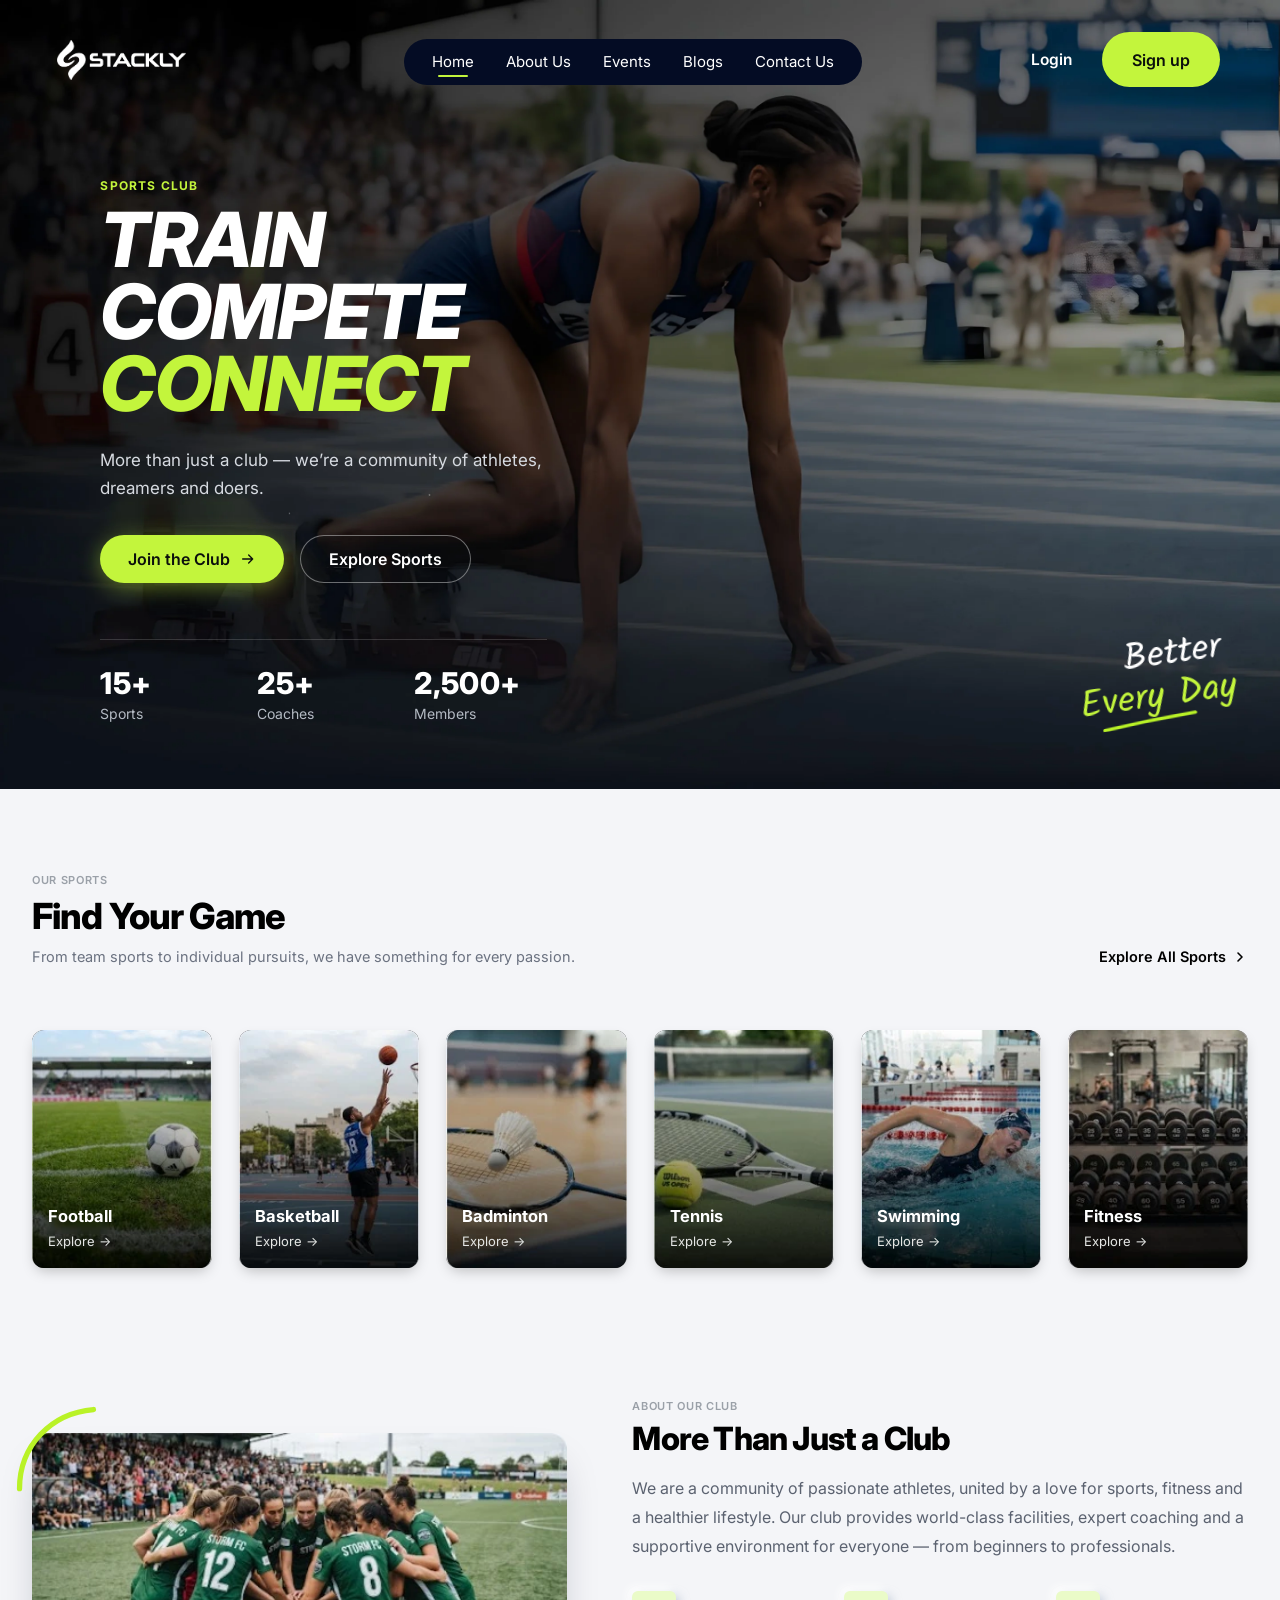
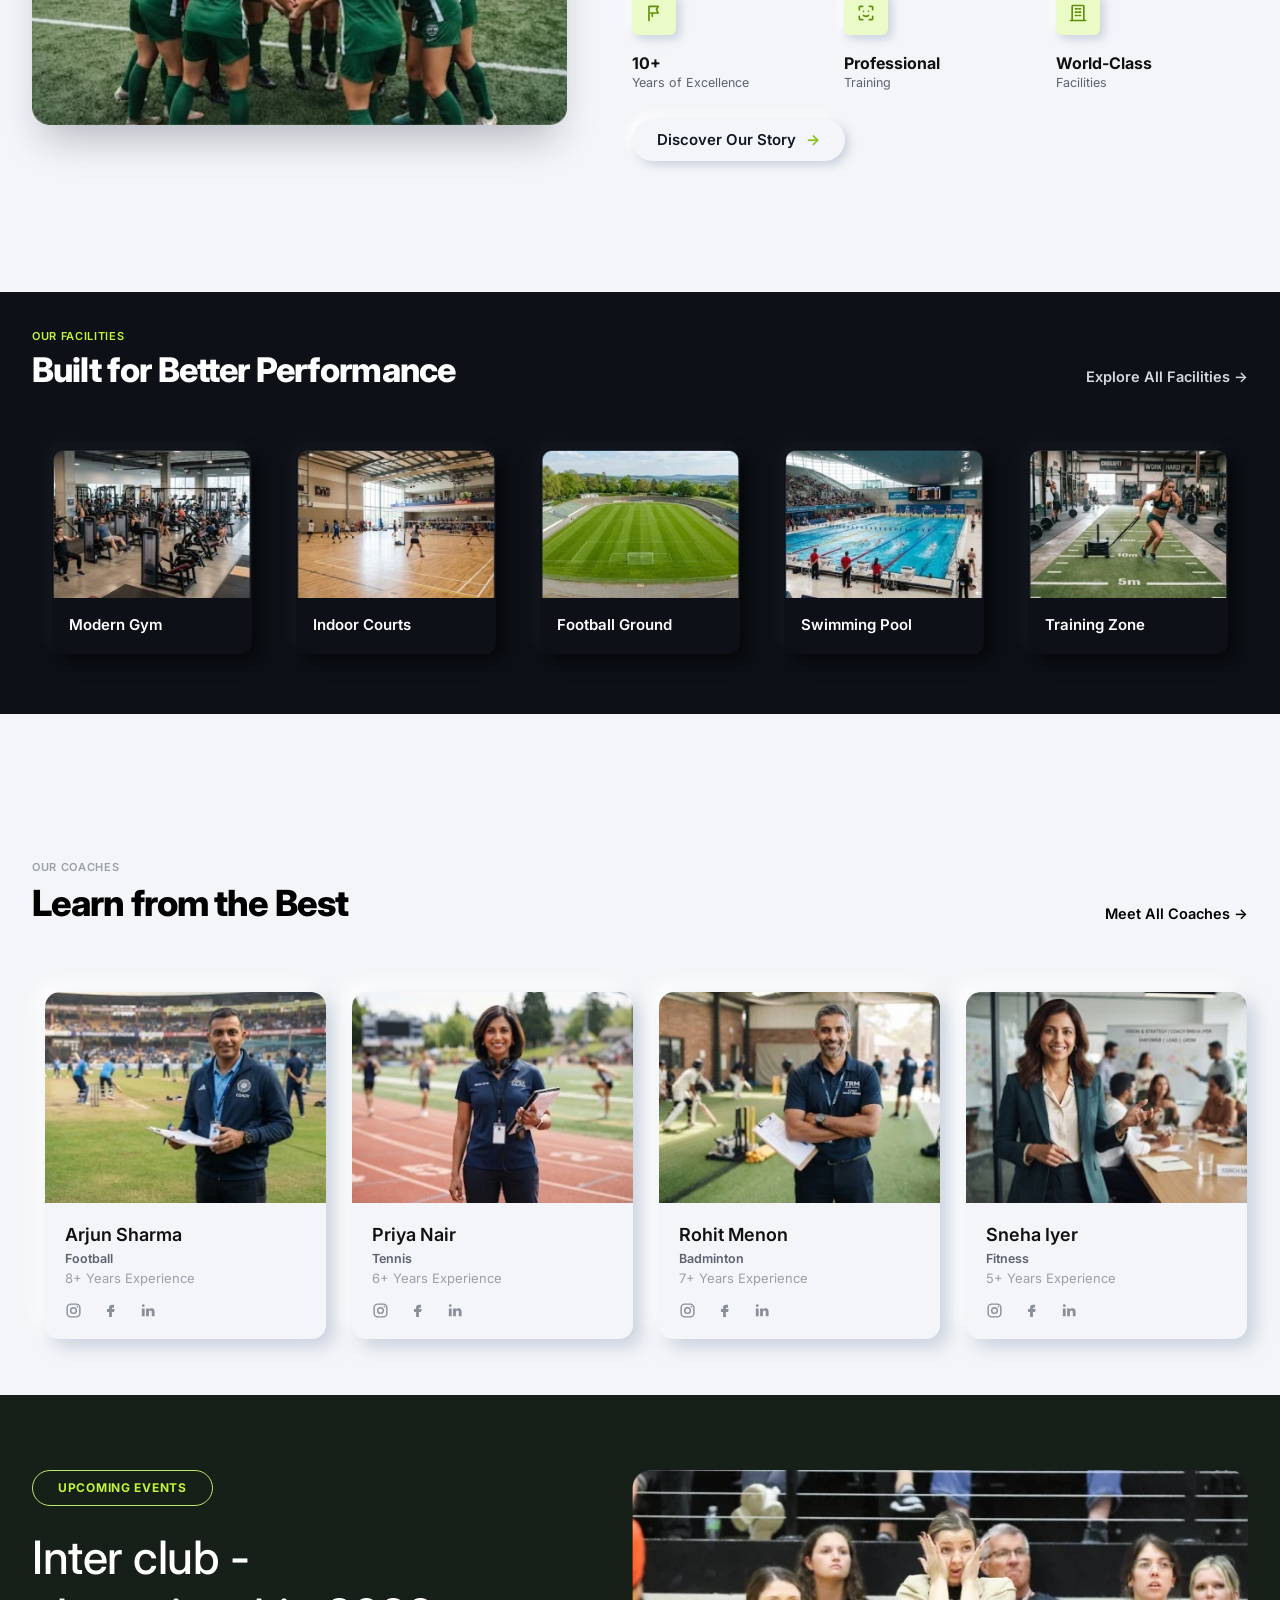
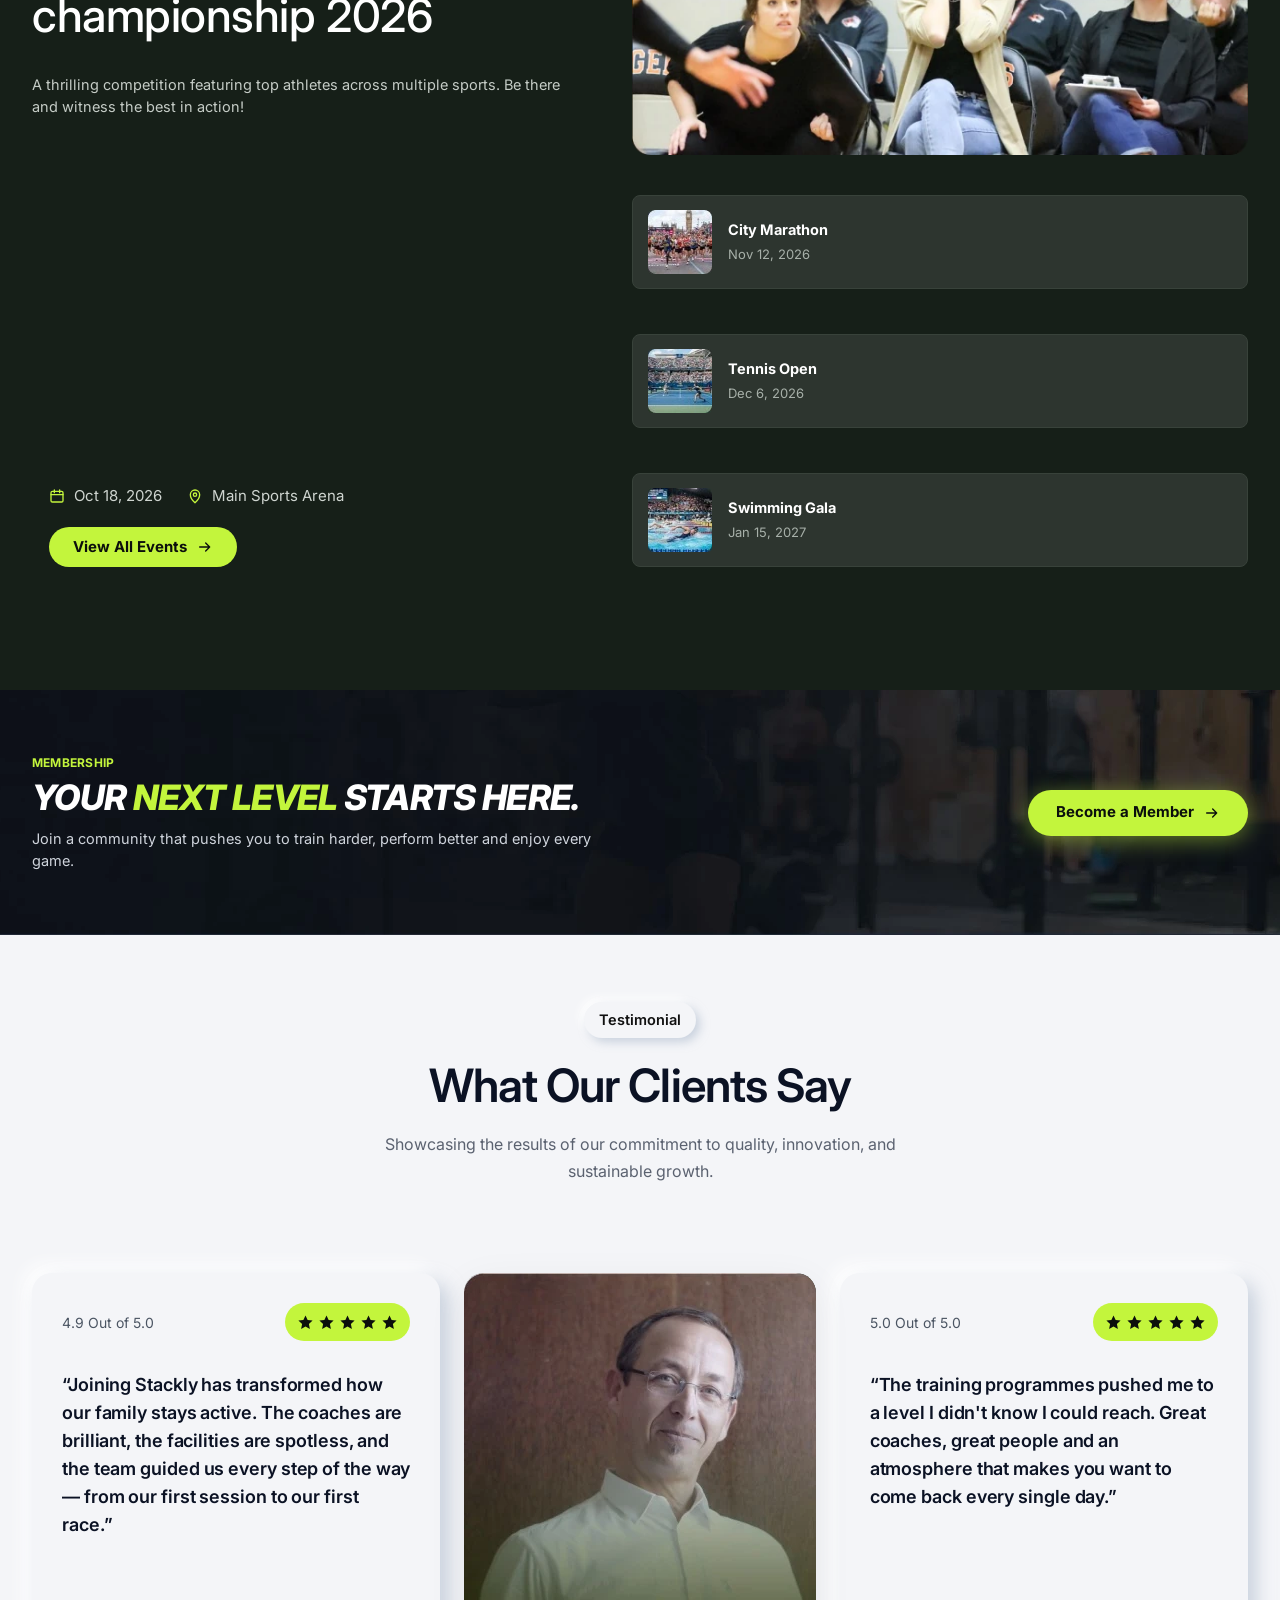
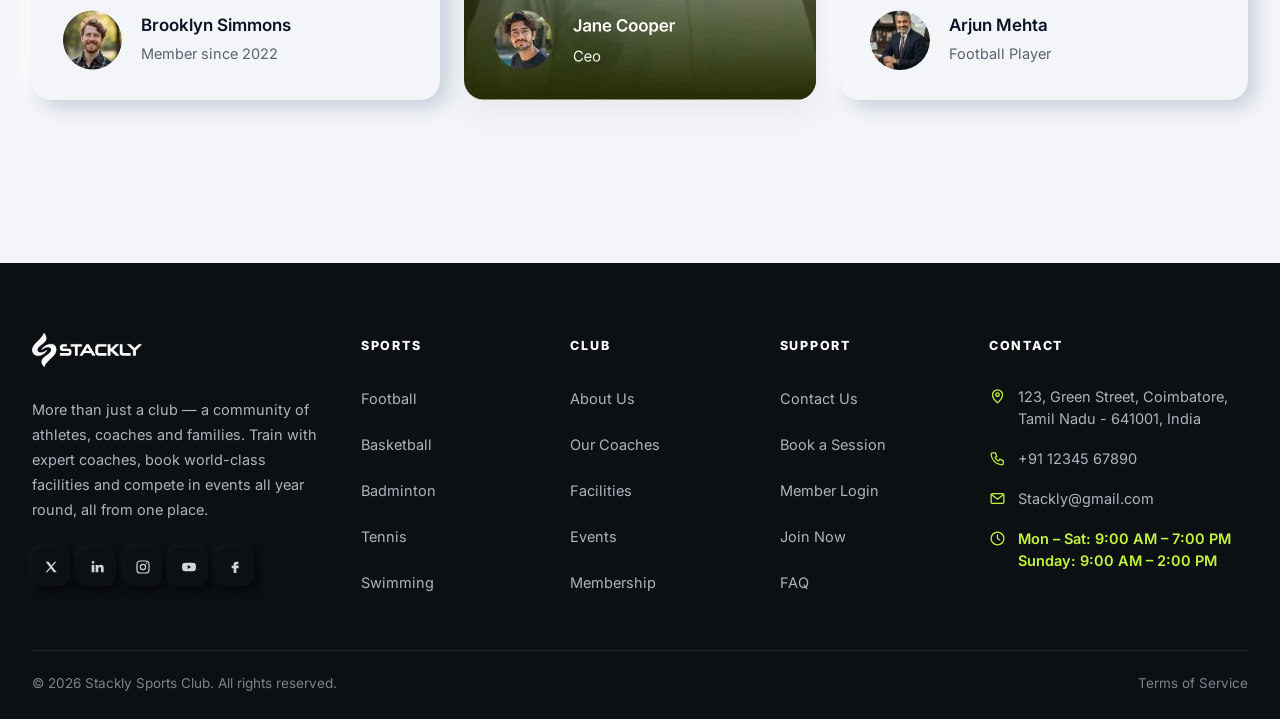
==== index.html @ e2222796 "first commit" ====
<!DOCTYPE html>
<html lang="en">
<head>
  <meta charset="UTF-8" />
  <meta name="viewport" content="width=device-width, initial-scale=1.0" />
  <title>Stackly – Sports Club</title>
  <link rel="preconnect" href="https://fonts.googleapis.com" />
  <link rel="preconnect" href="https://fonts.gstatic.com" crossorigin />
  <link href="https://fonts.googleapis.com/css2?family=Inter:ital,wght@0,400;0,500;0,600;0,700;0,800;1,700;1,800;1,900&family=Kalam:wght@300;400;700&display=swap" rel="stylesheet" />
  <link rel="stylesheet" href="style.css" />
  <link rel="stylesheet" href="neumorphism.css" />
  <link rel="stylesheet" href="animations.css" />
</head>
<body>

  <!-- Page preloader -->
  <div class="preloader" id="preloader" role="status" aria-label="Loading">
    <div class="preloader-inner">
      <img src="images/logo.webp" alt="Stackly" class="preloader-logo" />
      <span class="preloader-bar"><i></i></span>
    </div>
  </div>

  <!-- SVG icon sprite -->
  <svg width="0" height="0" style="position:absolute" aria-hidden="true">
    <symbol id="i-arrow" viewBox="0 0 24 24"><path d="M4 12h15M13 6l6 6-6 6" fill="none" stroke="currentColor" stroke-width="2" stroke-linecap="round" stroke-linejoin="round"/></symbol>
    <symbol id="i-chev" viewBox="0 0 24 24"><path d="m9 6 6 6-6 6" fill="none" stroke="currentColor" stroke-width="2.4" stroke-linecap="round" stroke-linejoin="round"/></symbol>
    <symbol id="i-ig" viewBox="0 0 24 24"><rect x="3" y="3" width="18" height="18" rx="5" fill="none" stroke="currentColor" stroke-width="2"/><circle cx="12" cy="12" r="4" fill="none" stroke="currentColor" stroke-width="2"/><circle cx="17.5" cy="6.5" r="1.2" fill="currentColor"/></symbol>
    <symbol id="i-fb" viewBox="0 0 24 24"><path d="M14 8h3V4h-3a4 4 0 0 0-4 4v2H7v4h3v7h4v-7h3l1-4h-4V8.5c0-.3.2-.5.5-.5z" fill="currentColor"/></symbol>
    <symbol id="i-in" viewBox="0 0 24 24"><path d="M4 9h4v11H4zM6 3a2 2 0 1 1 0 4 2 2 0 0 1 0-4zM10 9h4v1.6c.6-1 1.9-1.9 3.7-1.9 3.4 0 4.3 2.2 4.3 5.3V20h-4v-5.4c0-1.4-.3-2.6-1.8-2.6-1.6 0-2.2 1.2-2.2 2.6V20h-4z" fill="currentColor"/></symbol>
    <symbol id="i-x" viewBox="0 0 24 24"><path d="M4 4h4.5l4 5.6L17.5 4H20l-6.3 7.3L20.5 20H16l-4.3-6-5.3 6H4l6.6-7.6z" fill="currentColor"/></symbol>
    <symbol id="i-cal" viewBox="0 0 24 24"><rect x="3" y="5" width="18" height="16" rx="2" fill="none" stroke="currentColor" stroke-width="2"/><path d="M3 10h18M8 3v4M16 3v4" stroke="currentColor" stroke-width="2" stroke-linecap="round"/></symbol>
    <symbol id="i-pin" viewBox="0 0 24 24"><path d="M12 22s7-6.2 7-12a7 7 0 0 0-14 0c0 5.8 7 12 7 12z" fill="none" stroke="currentColor" stroke-width="2"/><circle cx="12" cy="10" r="2.5" fill="none" stroke="currentColor" stroke-width="2"/></symbol>
    <symbol id="i-flag" viewBox="0 0 24 24"><path d="M6 21V4h11l-2 4 2 4H8M10 12v4" fill="none" stroke="currentColor" stroke-width="2" stroke-linecap="round" stroke-linejoin="round"/></symbol>
    <symbol id="i-scan" viewBox="0 0 24 24"><path d="M4 8V5a1 1 0 0 1 1-1h3M16 4h3a1 1 0 0 1 1 1v3M20 16v3a1 1 0 0 1-1 1h-3M8 20H5a1 1 0 0 1-1-1v-3M9 10v.01M15 10v.01M9 15c1.8 1.3 4.2 1.3 6 0" fill="none" stroke="currentColor" stroke-width="2" stroke-linecap="round"/></symbol>
    <symbol id="i-build" viewBox="0 0 24 24"><path d="M5 21V4a1 1 0 0 1 1-1h12a1 1 0 0 1 1 1v17M3 21h18M9 7h2M13 7h2M9 11h2M13 11h2M9 15h2M13 15h2" fill="none" stroke="currentColor" stroke-width="2" stroke-linecap="round"/></symbol>
    <symbol id="i-star" viewBox="0 0 24 24"><path d="m12 2 3 6.5 7 .8-5.2 4.8 1.4 7L12 17.6 5.8 21.1l1.4-7L2 9.3l7-.8z" fill="currentColor"/></symbol>
  </svg>

  <!-- ============ HERO ============ -->
  <header class="hero" id="home">
    <nav class="nav">
      <a href="index.html" class="nav-logo"><img src="images/logo.webp" alt="Stackly" /></a>
      <ul class="nav-links" id="navLinks">
        <li><a href="index.html" class="active">Home</a></li>
        <li><a href="about.html">About Us</a></li>
        <li><a href="events.html">Events</a></li>
        <li><a href="blog.html">Blogs</a></li>
        <li><a href="contact.html">Contact Us</a></li>
        <li class="nav-auth">
          <a href="login.html" class="nav-auth-login">Login</a>
          <a href="signup.html" class="nav-auth-signup">Sign up</a>
        </li>
      </ul>
      <div class="nav-actions">
        <a href="login.html" class="nav-login">Login</a>
        <a href="signup.html" class="btn btn-lime nav-signup">Sign up</a>
        <button class="burger" id="burger" aria-label="Open menu"><span></span><span></span><span></span></button>
      </div>
    </nav>

    <div class="hero-content">
      <span class="hero-eyebrow">SPORTS CLUB</span>
      <h1 class="hero-title">
        <span>TRAIN</span>
        <span>COMPETE</span>
        <span class="lime">CONNECT</span>
      </h1>
      <p class="hero-text">More than just a club — we’re a community of athletes, <br />dreamers and doers.</p>
      <div class="hero-btns">
        <a href="404.html" class="btn btn-lime btn-glow">Join the Club <svg class="ico"><use href="#i-arrow"/></svg></a>
        <a href="404.html" class="btn btn-outline">Explore Sports</a>
      </div>
      <div class="hero-stats">
        <div><strong data-count="15">15+</strong><span>Sports</span></div>
        <div><strong data-count="25">25+</strong><span>Coaches</span></div>
        <div><strong data-count="2500">2,500+</strong><span>Members</span></div>
      </div>
    </div>

    <div class="hero-script" aria-hidden="true">
      <span>Better</span>
      <span>Every Day</span>
      <svg viewBox="0 0 100 10" class="hero-underline"><path d="M2 8 C 35 5, 70 3, 98 2" fill="none" stroke="#b9f227" stroke-width="3.5" stroke-linecap="round"/></svg>
    </div>
  </header>

  <!-- ============ SPORTS ============ -->
  <section class="sports" id="sports">
    <div class="container">
      <div class="section-head">
        <div>
          <span class="eyebrow">OUR SPORTS</span>
          <h2>Find Your Game</h2>
          <p class="sub">From team sports to individual pursuits, we have something for every passion.</p>
        </div>
        <a href="404.html" class="head-link">Explore All Sports <svg class="ico"><use href="#i-chev"/></svg></a>
      </div>
    </div>
    <div class="sports-grid">
      <a href="404.html" class="sport-card"><img src="images/sport-football.webp" alt="Football" /><div class="sport-info"><h4>Football</h4><span>Explore →</span></div></a>
      <a href="404.html" class="sport-card"><img src="images/sport-basketball.webp" alt="Basketball" /><div class="sport-info"><h4>Basketball</h4><span>Explore →</span></div></a>
      <a href="404.html" class="sport-card"><img src="images/sport-badminton.webp" alt="Badminton" /><div class="sport-info"><h4>Badminton</h4><span>Explore →</span></div></a>
      <a href="404.html" class="sport-card"><img src="images/sport-tennis.webp" alt="Tennis" /><div class="sport-info"><h4>Tennis</h4><span>Explore →</span></div></a>
      <a href="404.html" class="sport-card"><img src="images/sport-swimming.webp" alt="Swimming" /><div class="sport-info"><h4>Swimming</h4><span>Explore →</span></div></a>
      <a href="404.html" class="sport-card"><img src="images/sport-fitness.webp" alt="Fitness" /><div class="sport-info"><h4>Fitness</h4><span>Explore →</span></div></a>
    </div>
  </section>

  <!-- ============ ABOUT ============ -->
  <section class="about" id="about">
    <div class="about-grid">
      <div class="about-media">
        <svg class="about-arc" viewBox="0 0 100 100" aria-hidden="true"><path d="M4 94 C 4 45, 40 8, 88 4" fill="none" stroke="#b9f227" stroke-width="6" stroke-linecap="round"/></svg>
        <img src="images/about.webp" alt="Team huddle on the football field" />
      </div>
      <div class="about-text">
        <span class="eyebrow">ABOUT OUR CLUB</span>
        <h2>More Than Just a Club</h2>
        <p>We are a community of passionate athletes, united by a love for sports, fitness and a healthier lifestyle. Our club provides world-class facilities, expert coaching and a supportive environment for everyone — from beginners to professionals.</p>
        <div class="about-features">
          <div class="feature"><span class="f-icon"><svg><use href="#i-flag"/></svg></span><strong>10+</strong><small>Years of Excellence</small></div>
          <div class="feature"><span class="f-icon"><svg><use href="#i-scan"/></svg></span><strong>Professional</strong><small>Training</small></div>
          <div class="feature"><span class="f-icon"><svg><use href="#i-build"/></svg></span><strong>World-Class</strong><small>Facilities</small></div>
        </div>
        <a href="404.html" class="btn btn-ghost">Discover Our Story <span class="lime-arrow">→</span></a>
      </div>
    </div>
  </section>

  <!-- ============ FACILITIES ============ -->
  <section class="facilities" id="facilities">
    <div class="container">
      <div class="section-head">
        <div>
          <span class="eyebrow lime">OUR FACILITIES</span>
          <h2 class="white">Built for Better Performance</h2>
        </div>
        <a href="404.html" class="head-link white">Explore All Facilities →</a>
      </div>
      <div class="fac-grid">
        <div class="fac-card"><img src="images/facility-gym.webp" alt="Modern Gym" /><h4>Modern Gym</h4></div>
        <div class="fac-card"><img src="images/facility-courts.webp" alt="Indoor Courts" /><h4>Indoor Courts</h4></div>
        <div class="fac-card"><img src="images/facility-football-ground.webp" alt="Football Ground" /><h4>Football Ground</h4></div>
        <div class="fac-card"><img src="images/facility-pool.webp" alt="Swimming Pool" /><h4>Swimming Pool</h4></div>
        <div class="fac-card"><img src="images/facility-training.webp" alt="Training Zone" /><h4>Training Zone</h4></div>
      </div>
    </div>
  </section>

  <!-- ============ COACHES ============ -->
  <section class="coaches">
    <div class="container">
      <div class="section-head">
        <div>
          <span class="eyebrow">OUR COACHES</span>
          <h2>Learn from the Best</h2>
        </div>
        <a href="404.html" class="head-link">Meet All Coaches →</a>
      </div>
      <div class="coach-grid">
        <div class="coach-card">
          <img src="images/coach-arjun.webp" alt="Arjun Sharma" />
          <div class="coach-body"><h4>Arjun Sharma</h4><span class="role">Football</span><span class="exp">8+ Years Experience</span>
            <div class="socials"><a href="404.html" aria-label="Instagram"><svg><use href="#i-ig"/></svg></a><a href="404.html" aria-label="Facebook"><svg><use href="#i-fb"/></svg></a><a href="404.html" aria-label="LinkedIn"><svg><use href="#i-in"/></svg></a></div></div>
        </div>
        <div class="coach-card">
          <img src="images/coach-priya.webp" alt="Priya Nair" />
          <div class="coach-body"><h4>Priya Nair</h4><span class="role">Tennis</span><span class="exp">6+ Years Experience</span>
            <div class="socials"><a href="404.html" aria-label="Instagram"><svg><use href="#i-ig"/></svg></a><a href="404.html" aria-label="Facebook"><svg><use href="#i-fb"/></svg></a><a href="404.html" aria-label="LinkedIn"><svg><use href="#i-in"/></svg></a></div></div>
        </div>
        <div class="coach-card">
          <img src="images/coach-rohit.webp" alt="Rohit Menon" />
          <div class="coach-body"><h4>Rohit Menon</h4><span class="role">Badminton</span><span class="exp">7+ Years Experience</span>
            <div class="socials"><a href="404.html" aria-label="Instagram"><svg><use href="#i-ig"/></svg></a><a href="404.html" aria-label="Facebook"><svg><use href="#i-fb"/></svg></a><a href="404.html" aria-label="LinkedIn"><svg><use href="#i-in"/></svg></a></div></div>
        </div>
        <div class="coach-card">
          <img src="images/coach-sneha.webp" alt="Sneha Iyer" />
          <div class="coach-body"><h4>Sneha Iyer</h4><span class="role">Fitness</span><span class="exp">5+ Years Experience</span>
            <div class="socials"><a href="404.html" aria-label="Instagram"><svg><use href="#i-ig"/></svg></a><a href="404.html" aria-label="Facebook"><svg><use href="#i-fb"/></svg></a><a href="404.html" aria-label="LinkedIn"><svg><use href="#i-in"/></svg></a></div></div>
        </div>
      </div>
    </div>
  </section>

  <!-- ============ EVENTS ============ -->
  <section class="events" id="events">
    <div class="container events-grid">
      <div class="events-left">
        <span class="pill-tag">UPCOMING EVENTS</span>
        <h2 id="evTitle">Inter club -<br />championship 2026</h2>
        <p id="evDesc">A thrilling competition featuring top athletes across multiple sports. Be there and witness the best in action!</p>
        <div class="events-bottom">
          <div class="ev-meta">
            <span><svg class="ico"><use href="#i-cal"/></svg> <em id="evDate">Oct 18, 2026</em></span>
            <span><svg class="ico"><use href="#i-pin"/></svg> <em id="evPlace">Main Sports Arena</em></span>
          </div>
          <a href="404.html" class="btn btn-lime ev-btn">View All Events <svg class="ico"><use href="#i-arrow"/></svg></a>
        </div>
      </div>
      <div class="events-right">
        <div class="ev-feature"><img id="evImg" src="images/event-championship.webp" alt="Championship spectators" /></div>
        <div class="ev-list">
          <button class="ev-item" data-title="City<br />Marathon 2026" data-desc="Run through the heart of the city with thousands of runners. All levels welcome — from 5K to the full marathon." data-date="Nov 12, 2026" data-place="City Centre" data-img="images/event-marathon.webp">
            <img src="images/event-marathon.webp" alt="" /><div><strong>City Marathon</strong><small>Nov 12, 2026</small></div>
          </button>
          <button class="ev-item" data-title="Tennis<br />Open 2026" data-desc="Our annual open tournament bringing together the club’s finest singles and doubles players." data-date="Dec 6, 2026" data-place="Indoor Courts" data-img="images/event-tennis.webp">
            <img src="images/event-tennis.webp" alt="" /><div><strong>Tennis Open</strong><small>Dec 6, 2026</small></div>
          </button>
          <button class="ev-item" data-title="Swimming<br />Gala 2027" data-desc="Sprint, relay and medley races for juniors and seniors in our Olympic-size pool." data-date="Jan 15, 2027" data-place="Aquatic Centre" data-img="images/event-swimming.webp">
            <img src="images/event-swimming.webp" alt="" /><div><strong>Swimming Gala</strong><small>Jan 15, 2027</small></div>
          </button>
        </div>
      </div>
    </div>
  </section>

  <!-- ============ MEMBERSHIP ============ -->
  <section class="membership" id="membership">
    <div class="container member-inner">
      <div>
        <span class="eyebrow lime">MEMBERSHIP</span>
        <h2 class="member-title">YOUR <span class="lime">NEXT LEVEL</span> STARTS HERE.</h2>
        <p>Join a community that pushes you to train harder, perform better and enjoy every game.</p>
      </div>
      <a href="404.html" class="btn btn-lime btn-glow">Become a Member <svg class="ico"><use href="#i-arrow"/></svg></a>
    </div>
  </section>

  <!-- ============ TESTIMONIALS ============ -->
  <section class="testimonials" id="testimonials">
    <div class="t-head">
      <span class="tag-chip">Testimonial</span>
      <h2>What Our Clients Say</h2>
      <p>Showcasing the results of our commitment to quality, innovation, and <br />sustainable growth.</p>
    </div>
    <div class="container t-grid">
      <article class="t-card">
        <div class="t-top"><span>4.9 Out of 5.0</span><span class="stars" aria-label="5 out of 5 stars"><svg><use href="#i-star"/></svg><svg><use href="#i-star"/></svg><svg><use href="#i-star"/></svg><svg><use href="#i-star"/></svg><svg><use href="#i-star"/></svg></span></div>
        <p>“Joining Stackly has transformed how our family stays active. The coaches are brilliant, the facilities are spotless, and the team guided us every step of the way — from our first session to our first race.”</p>
        <div class="t-author"><img src="images/avatar-brooklyn.webp" alt="" /><div><strong>Brooklyn Simmons</strong><small>Member since 2022</small></div></div>
      </article>

      <figure class="t-img">
        <img src="images/testimonial-2.webp" alt="Jane Cooper, CEO — Stackly member" />
      </figure>

      <article class="t-card">
        <div class="t-top"><span>5.0 Out of 5.0</span><span class="stars" aria-label="5 out of 5 stars"><svg><use href="#i-star"/></svg><svg><use href="#i-star"/></svg><svg><use href="#i-star"/></svg><svg><use href="#i-star"/></svg><svg><use href="#i-star"/></svg></span></div>
        <p>“The training programmes pushed me to a level I didn't know I could reach. Great coaches, great people and an atmosphere that makes you want to come back every single day.”</p>
        <div class="t-author"><img src="images/avatar-arjun-mehta.webp" alt="" /><div><strong>Arjun Mehta</strong><small>Football Player</small></div></div>
      </article>
    </div>
  </section>

  <!-- ============ FOOTER ============ -->
  <footer class="footer" id="contact">
    <div class="container footer-grid">
      <div class="f-brand">
        <a href="index.html" class="f-logo"><img src="images/logo.webp" alt="Stackly" /></a>
        <p class="f-about">More than just a club — a community of athletes, coaches and families. Train with expert coaches, book world-class facilities and compete in events all year round, all from one place.</p>
        <div class="f-socials">
          <a href="404.html" aria-label="X (Twitter)"><svg viewBox="0 0 24 24"><path d="M4 4h4.5l4 5.6L17.5 4H20l-6.3 7.3L20.5 20H16l-4.3-6-5.3 6H4l6.6-7.6z" fill="currentColor"/></svg></a>
          <a href="404.html" aria-label="LinkedIn"><svg viewBox="0 0 24 24"><path d="M4 9h4v11H4zM6 3a2 2 0 1 1 0 4 2 2 0 0 1 0-4zM10 9h4v1.6c.6-1 1.9-1.9 3.7-1.9 3.4 0 4.3 2.2 4.3 5.3V20h-4v-5.4c0-1.4-.3-2.6-1.8-2.6-1.6 0-2.2 1.2-2.2 2.6V20h-4z" fill="currentColor"/></svg></a>
          <a href="404.html" aria-label="Instagram"><svg viewBox="0 0 24 24"><rect x="3" y="3" width="18" height="18" rx="5" fill="none" stroke="currentColor" stroke-width="1.8" stroke-linecap="round" stroke-linejoin="round"/><circle cx="12" cy="12" r="4" fill="none" stroke="currentColor" stroke-width="1.8" stroke-linecap="round" stroke-linejoin="round"/><circle cx="17.5" cy="6.5" r="1.1" fill="currentColor"/></svg></a>
          <a href="404.html" aria-label="YouTube"><svg viewBox="0 0 24 24"><path d="M22 8.2a3 3 0 0 0-2.1-2.1C18 5.6 12 5.6 12 5.6s-6 0-7.9.5A3 3 0 0 0 2 8.2 31 31 0 0 0 1.6 12 31 31 0 0 0 2 15.8a3 3 0 0 0 2.1 2.1c1.9.5 7.9.5 7.9.5s6 0 7.9-.5a3 3 0 0 0 2.1-2.1c.4-1.2.4-3.8.4-3.8s0-2.6-.4-3.8zM10 15V9l5.2 3z" fill="currentColor"/></svg></a>
          <a href="404.html" aria-label="Facebook"><svg viewBox="0 0 24 24"><path d="M14 8h3V4h-3a4 4 0 0 0-4 4v2H7v4h3v7h4v-7h3l1-4h-4V8.5c0-.3.2-.5.5-.5z" fill="currentColor"/></svg></a>
        </div>
      </div>

        <nav class="f-col" aria-label="Sports">
          <h5>SPORTS</h5>
          <ul>
            <li><a href="404.html">Football</a></li>
            <li><a href="404.html">Basketball</a></li>
            <li><a href="404.html">Badminton</a></li>
            <li><a href="404.html">Tennis</a></li>
            <li><a href="404.html">Swimming</a></li>
          </ul>
        </nav>

        <nav class="f-col" aria-label="Club">
          <h5>CLUB</h5>
          <ul>
            <li><a href="404.html">About Us</a></li>
            <li><a href="404.html">Our Coaches</a></li>
            <li><a href="404.html">Facilities</a></li>
            <li><a href="404.html">Events</a></li>
            <li><a href="404.html">Membership</a></li>
          </ul>
        </nav>

        <nav class="f-col" aria-label="Support">
          <h5>SUPPORT</h5>
          <ul>
            <li><a href="404.html">Contact Us</a></li>
            <li><a href="404.html">Book a Session</a></li>
            <li><a href="404.html">Member Login</a></li>
            <li><a href="404.html">Join Now</a></li>
            <li><a href="404.html">FAQ</a></li>
          </ul>
        </nav>

      <div class="f-col f-reach">
        <h5>CONTACT</h5>
        <ul>
          <li><svg viewBox="0 0 24 24"><path d="M12 21s7-6.2 7-11.5a7 7 0 0 0-14 0C5 14.8 12 21 12 21z" fill="none" stroke="currentColor" stroke-width="1.8" stroke-linecap="round" stroke-linejoin="round"/><circle cx="12" cy="9.5" r="2.5" fill="none" stroke="currentColor" stroke-width="1.8" stroke-linecap="round" stroke-linejoin="round"/></svg><span>123, Green Street, Coimbatore,<br />Tamil Nadu - 641001, India</span></li>
          <li><svg viewBox="0 0 24 24"><path d="M5 4h4l2 5-2.5 1.5a11 11 0 0 0 5 5L15 13l5 2v4a2 2 0 0 1-2 2A16 16 0 0 1 3 6a2 2 0 0 1 2-2" fill="none" stroke="currentColor" stroke-width="1.8" stroke-linecap="round" stroke-linejoin="round"/></svg><a href="tel:+911234567890">+91 12345 67890</a></li>
          <li><svg viewBox="0 0 24 24"><rect x="3" y="5" width="18" height="14" rx="2" fill="none" stroke="currentColor" stroke-width="1.8" stroke-linecap="round" stroke-linejoin="round"/><path d="m3.5 6.5 8.5 6.5 8.5-6.5" fill="none" stroke="currentColor" stroke-width="1.8" stroke-linecap="round" stroke-linejoin="round"/></svg><a href="mailto:Stackly@gmail.com">Stackly@gmail.com</a></li>
          <li class="f-hours"><svg viewBox="0 0 24 24"><circle cx="12" cy="12" r="9" fill="none" stroke="currentColor" stroke-width="1.8" stroke-linecap="round" stroke-linejoin="round"/><path d="M12 7v5l3 2" fill="none" stroke="currentColor" stroke-width="1.8" stroke-linecap="round" stroke-linejoin="round"/></svg><span>Mon – Sat: 9:00 AM – 7:00 PM<br />Sunday: 9:00 AM – 2:00 PM</span></li>
        </ul>
      </div>
    </div>

    <div class="container footer-bottom">
      <span>© 2026 Stackly Sports Club. All rights reserved.</span>
      <div><a href="#">Terms of Service</a></div>
    </div>
  </footer>

  <script src="script.js"></script>
  <script src="animations.js"></script>
  <script src="preloader.js"></script>
</body>
</html>
---- style.css ----
/* Stackly Sports Club — measurements taken from the 1440px design */
:root {
  --lime: #c3f53c;
  --lime-hover: #b2e82a;
  --ink: #0b0f0c;
  --page: #f4f5f8;
  --text: #111827;
  --body: #5b6270;
  --muted: #9aa0a8;
  --navy: #0d1117;
  --navy-card: #161b22;
  --forest: #161f18;
  --forest-card: #2d352f;
  --footer: #0c0f00;
}

* { margin: 0; padding: 0; box-sizing: border-box; }
html { scroll-behavior: smooth; scroll-padding-top: 96px; }
body {
  font-family: "Inter", system-ui, -apple-system, sans-serif;
  color: var(--text);
  background: var(--page);
  line-height: 1.5;
  overflow-x: hidden;
  -webkit-font-smoothing: antialiased;
}
img { display: block; max-width: 100%; }
a { color: inherit; text-decoration: none; }
button { font: inherit; cursor: pointer; border: 0; background: none; color: inherit; }

.container { width: min(1320px, 100% - 64px); margin-inline: auto; }
.lime { color: var(--lime); }
.white { color: #fff; }
.ico { width: 16px; height: 16px; flex-shrink: 0; }

h2 { font-size: 36px; font-weight: 800; letter-spacing: -0.025em; line-height: 1.2; color: #000; }
.eyebrow { display: block; font-size: 11px; font-weight: 600; letter-spacing: .06em; color: var(--muted); margin-bottom: 6px; }
.eyebrow.lime { color: var(--lime); }
.sub { color: #6b7280; font-size: 14.5px; margin-top: 8px; }

/* ---------- Buttons ---------- */
.btn {
  display: inline-flex; align-items: center; justify-content: center; gap: 10px;
  height: 48px; padding: 0 28px; border-radius: 999px;
  font-size: 16px; font-weight: 600; white-space: nowrap;
  transition: transform .25s, background .25s, box-shadow .25s, color .25s, border-color .25s;
}
.btn:hover { transform: translateY(-2px); }
.btn-lime { background: var(--lime); color: var(--ink); }
.btn-lime:hover { background: var(--lime-hover); }
.btn-glow { box-shadow: 0 4px 22px rgba(195, 245, 60, .45); }
.btn-outline { border: 1px solid rgba(255,255,255,.4); color: #fff; background: rgba(12,16,24,.2); }
.btn-outline:hover { background: #fff; color: var(--ink); }
.btn-ghost {
  height: 42px; padding: 0 24px; font-size: 15px;
  background: #fff; border: 1px solid #d6d9de; color: var(--text);
}
.btn-ghost:hover { border-color: var(--lime); box-shadow: 0 8px 20px rgba(0,0,0,.08); }
.lime-arrow { color: #8bc21a; font-weight: 700; }

/* ============ HERO ============ */
.hero {
  position: relative; color: #fff;
  height: clamp(700px, 61.67vw, 980px);
  background: #121824 url("images/hero.webp") center / cover no-repeat;
  display: flex; flex-direction: column;
  padding-top: 87px;               /* room for the fixed header */
}
/* Fixed header: transparent over the hero, solid dark once the page scrolls */
.nav {
  position: fixed; top: 0; left: 0; right: 0; z-index: 100;
  display: flex; align-items: center; justify-content: space-between;
  padding: 32px 60px 0 57px;
  transition: background .3s, padding .3s, box-shadow .3s;
}
.nav.scrolled {
  padding-top: 14px; padding-bottom: 14px;
  background: rgba(12, 16, 19, .92); backdrop-filter: blur(10px); -webkit-backdrop-filter: blur(10px);
  box-shadow: 0 6px 24px rgba(0, 0, 0, .25);
}
.nav.scrolled .nav-links { top: 21px; }
.nav-logo img { height: 40px; width: auto; }
.nav-links {
  position: absolute; left: calc(50% - 7px); top: 39px; transform: translateX(-50%); transition: top .3s;
  display: flex; list-style: none;
  background: #040c24; border-radius: 999px; padding: 0 12px;
  height: 46px; align-items: center;
}
.nav-links a {
  display: block; padding: 6px 22px; border-radius: 999px; min-width: 110px; text-align: center;
  font-size: 15px; font-weight: 400; color: #fff; transition: color .25s, background .25s;
}
.nav-links a:hover { color: var(--lime); }
.nav-actions { display: flex; align-items: center; gap: 30px; }
.nav-login { font-size: 15.5px; font-weight: 600; transition: color .25s; }
.nav-login:hover { color: var(--lime); }
.nav-signup { height: 55px; padding: 0 30px; font-size: 16px; }
.burger { display: none; flex-direction: column; gap: 5px; padding: 6px; }
.burger span { width: 24px; height: 2px; background: #fff; border-radius: 2px; transition: .3s; }

.hero-content { padding: 90px 0 0 7.85vw; }
.hero-eyebrow { display: block; color: var(--lime); font-size: 12px; font-weight: 700; letter-spacing: .1em; }
.hero-title {
  font-size: 76px; font-weight: 800; font-style: italic;
  line-height: 72px; letter-spacing: -.025em; margin: 8px 0 27px;
}
.hero-title span { display: block; animation: rise .8s both; }
.hero-title span:nth-child(2) { animation-delay: .12s; }
.hero-title span:nth-child(3) { animation-delay: .24s; }
@keyframes rise { from { opacity: 0; transform: translateY(40px); } to { opacity: 1; transform: none; } }
.hero-text { color: #d6dae0; font-size: 17px; line-height: 28px; font-weight: 400; }
.hero-btns { display: flex; gap: 16px; margin: 33px 0 56px; flex-wrap: wrap; }
.hero-stats { display: flex; width: min(447px, 100%); border-top: 1px solid rgba(255,255,255,.16); padding-top: 26px; }
.hero-stats div { width: 157px; }
.hero-stats div:last-child { width: auto; }
.hero-stats strong { display: block; font-size: 30px; font-weight: 800; line-height: 1.15; letter-spacing: .01em; }
.hero-stats span { font-size: 14px; color: #b4bac3; }

.hero-script {
  position: absolute; right: 40px; bottom: 76px;
  font-family: "Kalam", cursive; font-size: 37px; line-height: 1.12;
  transform: rotate(-8deg); transform-origin: right bottom;
  display: flex; flex-direction: column; align-items: flex-end;
}
.hero-script span:first-child { margin-right: 10px; }
.hero-script span:nth-child(2) { color: var(--lime); }
.hero-underline { width: 96px; margin: -4px 42px 0 0; }

/* ---------- Shared section head ---------- */
.section-head { display: flex; justify-content: space-between; align-items: flex-end; gap: 24px; }
.head-link { display: inline-flex; align-items: center; gap: 6px; font-size: 14.5px; font-weight: 600; white-space: nowrap; color: #000; transition: color .25s, gap .25s; }
.head-link:hover { color: #7aa811; }
.head-link.white { color: #d5d9de; }
.head-link.white:hover { color: var(--lime); }

/* ============ SPORTS ============ */
.sports { padding: 83px 0 0; }
.sports .container { width: min(1353px, 100% - 64px); }
.sports-grid {
  display: grid; grid-template-columns: repeat(6, 1fr); gap: 27px;
  width: min(1282px, 100% - 64px); margin: 62px auto 0;
}
.sport-card {
  position: relative; aspect-ratio: 191 / 252; border-radius: 12px; overflow: hidden;
  background: #222; box-shadow: 0 6px 14px -4px rgba(0,0,0,.25);
  transition: transform .35s, box-shadow .35s;
}
.sport-card img { width: 100%; height: 100%; object-fit: cover; transition: transform .6s; }
.sport-info { position: absolute; left: 16px; bottom: 16px; color: #fff; }
.sport-info h4 { font-size: 16.5px; font-weight: 700; line-height: 1.3; }
.sport-info span { font-size: 13px; color: #e4e6e4; transition: color .25s; }
.sport-card:hover { transform: translateY(-6px); box-shadow: 0 18px 30px -10px rgba(0,0,0,.35); }
.sport-card:hover img { transform: scale(1.07); }
.sport-card:hover .sport-info span { color: var(--lime); }

/* ============ ABOUT ============ */
.about { padding: 130px 0 131px; }
.about-grid {
  display: grid; grid-template-columns: 469px 1fr; gap: 65px; align-items: center;
  width: min(1252px, 100% - 64px); margin-inline: auto; padding-left: 0;
}
.about-grid { margin-left: max(32px, calc(50% - 626px)); }
.about-media { position: relative; }
.about-media img {
  position: relative; z-index: 1; width: 100%; aspect-ratio: 469 / 256; object-fit: cover;
  border-radius: 14px; box-shadow: 0 24px 40px -12px rgba(15, 23, 42, .28);
}
.about-arc { position: absolute; top: -27px; left: -16px; width: 88px; z-index: 2; }
.about-text h2 { font-size: 32px; }
.about-text p { color: var(--body); font-size: 16px; line-height: 29px; margin: 16px 0 30px; max-width: 650px; }
.about-features { display: grid; grid-template-columns: repeat(3, 235px); margin-bottom: 26px; }
.feature { display: flex; flex-direction: column; }
.f-icon { width: 44px; height: 44px; border-radius: 6px; background: #eafbc8; color: #5f8f0a; display: grid; place-items: center; margin-bottom: 18px; }
.f-icon svg { width: 20px; height: 20px; }
.feature strong { font-size: 16px; font-weight: 700; color: #111; line-height: 1.3; }
.feature small { color: var(--body); font-size: 12.5px; }

/* ============ FACILITIES ============ */
.facilities { background: var(--navy); padding: 36px 0 60px; }
.facilities .container { width: min(1352px, 100% - 64px); }
.facilities h2 { font-size: 34px; }
.facilities .head-link { margin-bottom: 4px; }
.fac-grid {
  display: grid; grid-template-columns: repeat(5, 1fr); gap: 44px;
  margin: 58px 20px 0;
}
.fac-card {
  background: var(--navy-card); border: 1px solid #252b33; border-radius: 12px; overflow: hidden;
  transition: transform .3s, border-color .3s;
}
.fac-card img { width: 100%; aspect-ratio: 231 / 172; object-fit: cover; }
.fac-card h4 { color: #fff; font-size: 15px; font-weight: 600; padding: 16px 16px 17px; }
.fac-card:hover { transform: translateY(-6px); border-color: #3a4450; }
.fac-card:hover h4 { color: var(--lime); }

/* ============ COACHES ============ */
.coaches { padding: 145px 0 56px; }
.coaches .container { width: min(1338px, 100% - 64px); }
.coach-grid {
  display: grid; grid-template-columns: repeat(4, 1fr); gap: 26px;
  width: min(1214px, 100%); margin: 67px auto 0; padding-left: 12px;
}
.coach-card {
  background: #f9fafb; border-radius: 14px; overflow: hidden;
  box-shadow: 0 2px 10px rgba(15, 23, 42, .06);
  transition: transform .3s, box-shadow .3s;
}
.coach-card img { width: 100%; aspect-ratio: 284 / 213; object-fit: cover; }
.coach-body { padding: 20px 20px 20px; display: flex; flex-direction: column; }
.coach-body h4 { font-size: 18px; font-weight: 600; color: #111; line-height: 1.3; }
.coach-body .role { font-size: 12.5px; font-weight: 600; color: var(--body); margin-top: 4px; }
.coach-body .exp { font-size: 13px; color: var(--muted); }
.socials { display: flex; gap: 20px; margin-top: 14px; }
.socials a { display: flex; }
.socials svg { width: 17px; height: 17px; color: #8a9099; transition: color .2s; }
.socials a:hover svg { color: #6f9d0f; }
.coach-card:hover { transform: translateY(-6px); box-shadow: 0 18px 36px rgba(15, 23, 42, .12); }

/* ============ EVENTS ============ */
.events { background: var(--forest); padding: 75px 0 123px; }
.events .container { width: min(1334px, 100% - 64px); margin-left: max(32px, calc(50% - 660px)); }
.events-grid { display: grid; grid-template-columns: 1fr 668px; gap: 40px; }
.events-left { display: flex; flex-direction: column; }
.pill-tag {
  align-self: flex-start; border: 1px solid #bfe96b; color: var(--lime);
  font-size: 12px; font-weight: 700; letter-spacing: .06em;
  height: 36px; padding: 0 25px; display: inline-flex; align-items: center;
  border-radius: 999px; margin-bottom: 22px;
}
.events-left h2 { color: #fff; font-weight: 500; font-size: 46px; line-height: 58px; letter-spacing: -.01em; }
.events-left p { color: #c5ccc6; font-size: 14.5px; line-height: 22px; margin-top: 30px; max-width: 540px; }
.events-bottom { margin-top: auto; padding-left: 17px; }
.ev-meta { display: flex; gap: 25px; color: #cfd5d0; font-size: 15px; margin-bottom: 20px; }
.ev-meta span { display: inline-flex; align-items: center; gap: 9px; }
.ev-meta em { font-style: normal; }
.ev-meta .ico { color: var(--lime); }
.ev-btn { height: 40px; padding: 0 24px; font-size: 15px; font-weight: 700; }
.ev-feature { border-radius: 16px; overflow: hidden; aspect-ratio: 668 / 309; background: #000; }
.ev-feature img { width: 100%; height: 100%; object-fit: cover; transition: opacity .35s; }
.ev-list { display: flex; flex-direction: column; gap: 45px; margin-top: 40px; }
.ev-item {
  display: flex; align-items: center; gap: 16px; text-align: left;
  height: 94px; padding: 0 15px;
  background: var(--forest-card); border: 1px solid #38423a; border-radius: 8px; color: #fff;
  transition: background .3s, border-color .3s, transform .3s;
}
.ev-item img { width: 64px; height: 64px; border-radius: 4px; object-fit: cover; }
.ev-item strong { display: block; font-size: 14.5px; font-weight: 700; }
.ev-item small { font-size: 13px; color: #a7b0a9; }
.ev-item:hover, .ev-item.active { background: #354038; border-color: var(--lime); }

/* ============ MEMBERSHIP ============ */
.membership {
  background: #111722 url("images/membership-bg.webp") center / cover no-repeat;
  min-height: 245px; display: flex; align-items: center;
}
.membership .container { width: min(1346px, 100% - 64px); margin-left: max(32px, calc(50% - 665px)); }
.member-inner { display: flex; justify-content: space-between; align-items: center; gap: 30px; padding: 40px 0; }
.membership .eyebrow { font-size: 12px; font-weight: 700; letter-spacing: .02em; margin-bottom: 4px; }
.member-title { color: #fff; font-style: italic; font-weight: 800; font-size: 35px; letter-spacing: -.02em; line-height: 1.25; }
.membership p { color: #cfd4dc; font-size: 14.5px; line-height: 22px; max-width: 570px; margin-top: 8px; }
.membership .btn { height: 46px; padding: 0 28px; font-size: 15px; font-weight: 700; margin-right: 0; }

/* ============ TESTIMONIALS ============ */
.testimonials { padding: 67px 0 163px; overflow: hidden; }
.t-head { text-align: center; padding: 0 16px; }
.tag-chip {
  display: inline-flex; align-items: center; height: 36px; padding: 0 14px;
  border: 1px solid #d4d6da; border-radius: 999px; background: #f7f8fa;
  font-size: 14.5px; font-weight: 600; color: #111;
}
.t-head h2 { font-weight: 600; font-size: 46px; color: #0b1224; margin-top: 20px; letter-spacing: -.02em; }
.t-head p { color: var(--body); font-size: 16px; line-height: 27px; margin-top: 18px; }
.t-grid {
  display: grid; grid-template-columns: minmax(0, 1fr) minmax(0, .86fr) minmax(0, 1fr); gap: 24px;
  margin-top: 88px; align-items: stretch;
}
.t-img, .t-card { min-height: 427px; border-radius: 20px; overflow: hidden; }
.t-img { position: relative; margin: 0; background: #1f2b24; box-shadow: 0 10px 40px rgba(0,0,0,.06); }
.t-img img { position: absolute; inset: 0; width: 100%; height: 100%; object-fit: cover; object-position: left bottom; }
.t-card {
  background: #fff; padding: 30px; display: flex; flex-direction: column;
  box-shadow: 0 10px 40px rgba(0,0,0,.04); transition: transform .3s, box-shadow .3s;
}
.t-card:hover { transform: translateY(-5px); box-shadow: 0 18px 44px rgba(15, 23, 42, .08); }
.t-top { display: flex; justify-content: space-between; align-items: center; gap: 12px; font-size: 14px; color: #4b5563; min-height: 38px; }
.stars { background: var(--lime); height: 38px; padding: 0 12px; border-radius: 999px; display: flex; align-items: center; gap: 4px; }
.stars svg { width: 17px; height: 17px; color: #0b0f0c; }
.t-card p { font-size: 18px; font-weight: 600; line-height: 28px; letter-spacing: -.005em; color: #0b1224; margin: 30px 0 32px; }
.t-author { display: flex; align-items: center; gap: 19px; margin-top: auto; }
.t-author img { width: 60px; height: 60px; border-radius: 50%; object-fit: cover; }
.t-author strong { display: block; font-size: 17px; font-weight: 600; color: #0b1224; }
.t-author small { color: var(--body); font-size: 14.5px; line-height: 2; }

/* ============ FOOTER ============ */
.footer { background: #0c1013; color: #fff; padding: 70px 0 0; }
.footer .container { width: min(1260px, 100% - 64px); }
.footer-grid {
  display: grid; gap: 40px;
  grid-template-columns: minmax(0, 1.45fr) repeat(3, minmax(0, .85fr)) minmax(0, 1.3fr);
}
.f-logo img { height: 34px; width: auto; }
.f-about { color: #aeb4bd; font-size: 14.5px; line-height: 25px; margin-top: 30px; max-width: 290px; }
.f-socials { display: flex; flex-wrap: wrap; gap: 8px; margin-top: 26px; }
.f-socials a {
  width: 38px; height: 38px; border-radius: 9px; display: grid; place-items: center;
  background: #161d24; border: 1px solid #262f38; color: #d1d5db;
  transition: color .2s, border-color .2s, background .2s, transform .2s;
}
.f-socials svg { width: 16px; height: 16px; }
.f-socials a:hover { color: #0b0f0c; background: var(--lime); border-color: var(--lime); transform: translateY(-2px); }

.f-col h5 { font-size: 12.5px; font-weight: 800; letter-spacing: .14em; color: #fff; padding-top: 4px; }
.f-col ul { list-style: none; display: grid; gap: 22px; margin-top: 30px; }
.f-col a { font-size: 14.5px; color: #aeb4bd; transition: color .2s, padding .2s; }
.f-col a:hover { color: var(--lime); padding-left: 3px; }
.f-reach ul { gap: 18px; }
.f-reach li { display: flex; align-items: flex-start; gap: 12px; font-size: 14.5px; line-height: 22px; color: #aeb4bd; }
.f-reach li a:hover { padding-left: 0; }
.f-reach svg { width: 17px; height: 17px; color: var(--lime); flex-shrink: 0; margin-top: 2px; }
.f-hours span { color: var(--lime); font-weight: 600; }

.footer-bottom {
  display: flex; justify-content: space-between; align-items: center; gap: 16px; flex-wrap: wrap;
  margin-top: 56px; padding: 22px 0 26px; border-top: 1px solid #1f272f;
  font-size: 13.5px; color: #7c838c;
}
.footer-bottom div { display: flex; gap: 26px; }
.footer-bottom a { transition: color .2s; }
.footer-bottom a:hover { color: var(--lime); }

/* ---------- Scroll reveal ---------- */
.reveal { opacity: 0; transform: translateY(28px); transition: opacity .8s, transform .8s; }
.reveal.show { opacity: 1; transform: none; }

/* ============ RESPONSIVE ============ */
@media (max-width: 1280px) {
  .nav-links a { min-width: 0; padding: 6px 16px; }
  .about-grid { grid-template-columns: 1fr 1.15fr; margin-inline: auto; }
  .about-features { grid-template-columns: repeat(3, 1fr); gap: 20px; }
  .events-grid { grid-template-columns: 1fr 1.1fr; }
  .events .container, .membership .container { margin-inline: auto; }
}
@media (max-width: 1100px) {
  .hero-title { font-size: 64px; line-height: 62px; }
  .sports-grid { grid-template-columns: repeat(3, 1fr); gap: 20px; }
  .fac-grid { grid-template-columns: repeat(3, 1fr); gap: 20px; margin-inline: 0; }
  .coach-grid { grid-template-columns: repeat(2, 1fr); padding-left: 0; }
}
@media (max-width: 900px) {
  .nav { padding: 24px 24px 0; }
  .hero { padding-top: 68px; }
  .nav.scrolled { padding-top: 12px; padding-bottom: 12px; }
  .nav.scrolled .nav-links { top: 72px; }
  .burger { display: flex; }
  .nav-login { display: none; }
  .nav-signup { height: 44px; padding: 0 22px; }
  .nav-links {
    top: 84px; left: 24px; right: 24px; transform: translateY(-8px);
    flex-direction: column; height: auto; border-radius: 18px; padding: 10px;
    background: #040c24; box-shadow: 0 18px 40px rgba(0, 0, 0, .45);
    opacity: 0; pointer-events: none; transition: opacity .3s, transform .3s;
  }
  .nav-links.open { opacity: 1; pointer-events: auto; transform: none; }
  .nav-links a { padding: 12px; }
  .burger.open span:nth-child(1) { transform: translateY(7px) rotate(45deg); }
  .burger.open span:nth-child(2) { opacity: 0; }
  .burger.open span:nth-child(3) { transform: translateY(-7px) rotate(-45deg); }
  .hero { height: auto; min-height: 720px; padding-bottom: 120px; background-position: 60% center; }
  .hero-content { padding: 70px 24px 0; }
  .hero-script { right: 24px; bottom: 30px; font-size: 32px; }
  .about { padding: 90px 0; }
  .about-grid, .events-grid { grid-template-columns: 1fr; gap: 50px; }
  .about-media { max-width: 520px; margin-left: 16px; }
  .events-bottom { margin-top: 40px; padding-left: 0; }
  .ev-list { gap: 16px; margin-top: 20px; }
  .events { padding: 70px 0; }
  .events-left h2 { font-size: 38px; line-height: 48px; }
  .member-inner { flex-direction: column; align-items: flex-start; }
  .coaches { padding-top: 90px; }
}
@media (max-width: 600px) {
  .container, .sports .container, .facilities .container, .coaches .container,
  .events .container, .membership .container, .footer .container { width: calc(100% - 32px); }
  h2, .about-text h2, .facilities h2 { font-size: 28px; }
  .section-head { flex-direction: column; align-items: flex-start; gap: 14px; }
  .nav { padding: 20px 16px 0; }
  .hero { padding-top: 64px; }
  .nav.scrolled { padding-top: 10px; padding-bottom: 10px; }
  .nav.scrolled .nav-links { top: 68px; }
  .nav-links { left: 16px; right: 16px; }
  .nav-logo img { height: 26px; }
  .nav-actions { gap: 14px; }
  .hero-content { padding: 60px 16px 0; }
  .hero-title { font-size: 50px; line-height: 50px; }
  .hero-text { font-size: 15.5px; }
  .hero-text br { display: none; }
  .hero-stats div { width: 33%; }
  .hero-stats strong { font-size: 24px; }
  .hero-script { display: none; }
  .hero { padding-bottom: 60px; min-height: 0; }
  .sports { padding-top: 60px; }
  .sports-grid { grid-template-columns: repeat(2, 1fr); gap: 14px; width: calc(100% - 32px); margin-top: 36px; }
  .about-grid { width: calc(100% - 32px); }
  .about-media { margin-left: 8px; }
  .about-features { grid-template-columns: 1fr 1fr; gap: 24px; }
  .fac-grid, .coach-grid { grid-template-columns: 1fr 1fr; gap: 14px; margin-top: 36px; }
  .fac-card h4 { font-size: 13.5px; padding: 12px; }
  .coach-body { padding: 14px; }
  .coach-body h4 { font-size: 15.5px; }
  .coaches { padding: 70px 0 50px; }
  .events-left h2 { font-size: 30px; line-height: 40px; }
  .ev-meta { flex-wrap: wrap; gap: 12px 20px; }
  .member-title { font-size: 26px; }
  .t-head h2 { font-size: 32px; }
  .t-head p br { display: none; }
  .testimonials { padding-bottom: 90px; }
}

/* ---------- Footer responsive ---------- */
@media (max-width: 1100px) {
  .footer-grid { grid-template-columns: repeat(3, minmax(0, 1fr)); row-gap: 44px; }
  .f-brand { grid-column: 1 / -1; }
  .f-about { max-width: 520px; }
  .f-reach { grid-column: span 3; }
  .f-reach ul { grid-template-columns: repeat(2, minmax(0, 1fr)); }
}
@media (max-width: 640px) {
  .footer { padding-top: 56px; }
  .footer-grid { grid-template-columns: repeat(2, minmax(0, 1fr)); gap: 36px 24px; }
  .f-reach { grid-column: 1 / -1; }
  .f-reach ul { grid-template-columns: minmax(0, 1fr); }
  .f-col ul { gap: 16px; margin-top: 20px; }
  .footer-bottom { flex-direction: column; align-items: flex-start; gap: 10px; margin-top: 40px; }
}

/* ---------- Testimonials responsive ---------- */
@media (max-width: 1100px) {
  .t-grid { grid-template-columns: repeat(2, minmax(0, 1fr)); margin-top: 60px; }
  .t-img { min-height: 427px; }
  .t-card:last-child { grid-column: 1 / -1; min-height: 0; }
}
@media (max-width: 640px) {
  .t-grid { grid-template-columns: minmax(0, 1fr); gap: 18px; margin-top: 44px; }
  .t-img { min-height: 380px; order: -1; }
  .t-card:last-child { grid-column: auto; }
  .t-card { min-height: 0; }
  .t-card { padding: 22px; }
  .t-card p { font-size: 16px; line-height: 25px; margin: 22px 0 26px; }
}

/* ---------- Page preloader (all pages) ---------- */
.preloader {
  position: fixed; inset: 0; z-index: 9999;
  display: grid; place-items: center;
  background: radial-gradient(circle at 50% 45%, #16202a 0%, #0c1013 60%);
  transition: opacity .45s ease, visibility .45s ease;
}
.preloader.hide { opacity: 0; visibility: hidden; pointer-events: none; }
.preloader-inner { display: flex; flex-direction: column; align-items: center; gap: 26px; }
.preloader-logo {
  width: clamp(170px, 22vw, 260px); height: auto;
  animation: pl-pulse 1.6s ease-in-out infinite;
}
.preloader-bar { position: relative; width: clamp(140px, 18vw, 200px); height: 3px; border-radius: 3px; background: rgba(255,255,255,.12); overflow: hidden; }
.preloader-bar i { position: absolute; inset: 0 auto 0 0; width: 40%; border-radius: 3px; background: var(--lime); box-shadow: 0 0 12px rgba(195,245,60,.7); animation: pl-slide 1.1s ease-in-out infinite; }
@keyframes pl-pulse {
  0%, 100% { opacity: .75; transform: scale(.97); filter: drop-shadow(0 0 0 rgba(195,245,60,0)); }
  50% { opacity: 1; transform: scale(1); filter: drop-shadow(0 0 18px rgba(195,245,60,.45)); }
}
@keyframes pl-slide { 0% { left: -40%; } 100% { left: 100%; } }
@media (prefers-reduced-motion: reduce) {
  .preloader-logo, .preloader-bar i { animation: none; }
  .preloader-bar i { width: 100%; }
}

/* ---------- Phones: home "About" features in one neat row of three ---------- */
@media (max-width: 600px) {
  .about-features { grid-template-columns: repeat(3, minmax(0, 1fr)); gap: 14px; }
  .feature strong { font-size: 13.5px; }
  .feature small { font-size: 12px; }
}

/* ---------- Login / Sign up inside the phone menu ---------- */
.nav-links .nav-auth { display: none; }
@media (max-width: 900px) {
  .nav-actions .nav-signup { display: none; }            /* moved into the ☰ menu */
  .nav-links .nav-auth {
    display: grid; grid-template-columns: 1fr 1fr; gap: 10px; align-self: stretch; width: 100%;
    margin-top: 8px; padding: 14px 4px 4px; border-top: 1px solid rgba(255, 255, 255, .12);
  }
  .nav-links .nav-auth a {
    display: flex; align-items: center; justify-content: center; height: 46px; padding: 0;
    border-radius: 999px; font-size: 15px; font-weight: 700; min-width: 0;
  }
  .nav-links .nav-auth-login { border: 1px solid rgba(255, 255, 255, .35); color: #fff; }
  .nav-links .nav-auth-login:hover { border-color: var(--lime); color: var(--lime); background: transparent; }
  .nav-links .nav-auth-signup { background: var(--lime); color: #0b0f0c; }
  .nav-links .nav-auth-signup:hover { background: var(--lime-hover); color: #0b0f0c; }
}
---- neumorphism.css ----
/* ==========================================================================
   Stackly — neumorphism (soft UI)
   Neumorphism only reads well when an element shares its background colour, so it is
   applied to the light-grey areas (cards, forms, controls, dashboard) and — in a darker
   variant — to cards and controls in the dark sections. Photos, hero banners and the
   lime call-to-action buttons stay as they are.
   ========================================================================== */
:root {
  /* light surface (page grey) */
  --neu-bg: #f4f5f8;
  --neu-hi: #ffffff;
  --neu-lo: rgba(166, 180, 200, .55);
  --neu-out: 8px 8px 18px var(--neu-lo), -8px -8px 18px var(--neu-hi);
  --neu-out-sm: 4px 4px 10px var(--neu-lo), -4px -4px 10px var(--neu-hi);
  --neu-out-lg: 14px 14px 30px var(--neu-lo), -12px -12px 26px var(--neu-hi);
  --neu-in: inset 4px 4px 9px var(--neu-lo), inset -4px -4px 9px var(--neu-hi);
  --neu-in-sm: inset 2px 2px 5px var(--neu-lo), inset -2px -2px 5px var(--neu-hi);
  /* dark surface (navy sections) */
  --neu-d-hi: rgba(255, 255, 255, .045);
  --neu-d-lo: rgba(0, 0, 0, .6);
  --neu-d-out: 8px 8px 18px var(--neu-d-lo), -6px -6px 16px var(--neu-d-hi);
  --neu-d-out-sm: 4px 4px 10px var(--neu-d-lo), -3px -3px 8px var(--neu-d-hi);
  --neu-d-in: inset 3px 3px 8px var(--neu-d-lo), inset -3px -3px 8px var(--neu-d-hi);
}

/* ---------- Raised cards on the light-grey page ---------- */
.stat-card, .info-card, .contact-form, .coach-card, .t-card, .featured, .side-event, .past-card,
.side-box, .side-news, .post-card, .tile, .panel, .dev-card, .past-mini-card {
  background: var(--neu-bg);
  border-color: transparent;
  box-shadow: var(--neu-out);
  transition: box-shadow .35s ease, transform .35s ease, border-color .3s ease;
}
.stat-card:hover, .info-card:hover, .coach-card:hover, .t-card:hover, .side-event:hover, .past-card:hover,
.post-card:hover, .tile:hover, .dev-card:hover, .past-mini-card:hover { box-shadow: var(--neu-out-lg); }
.dev-card.is-reg { border-color: #b9e84a; }
.map-box { border-color: transparent; box-shadow: var(--neu-out); padding: 8px; background: var(--neu-bg); }
.map-box iframe { border-radius: 6px; }

/* cards nested inside a raised panel get a gentler lift */
.panel .dev-card, .panel .past-mini-card, .dash-list li, .quick-grid a { box-shadow: var(--neu-out-sm); border-color: transparent; background: var(--neu-bg); }
.dash-list li:hover, .quick-grid a:hover { box-shadow: var(--neu-out); border-color: transparent; background: var(--neu-bg); }
.quick-grid a:active, .dash-list li:active { box-shadow: var(--neu-in-sm); }

/* ---------- Soft icon wells ---------- */
.stat-icon, .tile-icon, .f-icon, .value img, .info-icon { box-shadow: var(--neu-out-sm); }
.profile-facts li { border-color: transparent; box-shadow: var(--neu-in-sm); }

/* ---------- Pressed-in form fields ---------- */
.contact-form input, .contact-form select, .contact-form textarea,
.profile-form input, .blog-search {
  background: var(--neu-bg); border-color: transparent; box-shadow: var(--neu-in);
}
.contact-form input:focus, .contact-form select:focus, .contact-form textarea:focus, .profile-form input:focus {
  background: var(--neu-bg); border-color: #b9e84a; box-shadow: var(--neu-in), 0 0 0 3px rgba(195, 245, 60, .25);
}
.contact-form .invalid { border-color: #ef4444; }
.blog-toolbar .blog-search { background: #f4f5f8; }
.side-news form { background: var(--neu-bg); box-shadow: var(--neu-in); }

/* ---------- Soft buttons, pills and tabs ---------- */
.btn-ghost, .tag-chip, .chip, .pagination button, .chev, .dash-menu, .seg button.active {
  background: var(--neu-bg); border-color: transparent; box-shadow: var(--neu-out-sm);
  transition: box-shadow .25s ease, color .2s, background .2s, transform .2s;
}
.btn-ghost:hover, .chip:hover, .pagination button:hover, .dash-menu:hover { box-shadow: var(--neu-out); border-color: transparent; }
.btn-ghost:active, .chip:active, .pagination button:active, .dash-menu:active { box-shadow: var(--neu-in-sm); }
.chip.active { background: #0c1013; color: var(--lime); box-shadow: var(--neu-in-sm), var(--neu-out-sm); }
.pagination button.active { box-shadow: var(--neu-out-sm); }
.seg { background: var(--neu-bg); box-shadow: var(--neu-in-sm); }
.side-event:hover .chev { box-shadow: none; }

/* ---------- Login & Sign up: a soft-UI form panel ---------- */
.login-page .login-panel { background: var(--neu-bg); }
.field { background: var(--neu-bg); border-color: transparent; box-shadow: var(--neu-in); }
.field:focus-within { border-color: #b9e84a; box-shadow: var(--neu-in), 0 0 0 3px rgba(195, 245, 60, .25); }
.field.invalid { border-color: #ef4444; }
.google-btn { background: var(--neu-bg); border-color: transparent; box-shadow: var(--neu-out-sm); }
.google-btn:hover { background: var(--neu-bg); box-shadow: var(--neu-out); }
.google-btn:active { box-shadow: var(--neu-in-sm); }
.role-options span { background: var(--neu-bg); border-color: transparent; box-shadow: var(--neu-out-sm); }
.role-options label:hover span { border-color: transparent; box-shadow: var(--neu-out); }
.role-options input:checked + span { background: var(--neu-bg); border-color: #9bd11e; box-shadow: var(--neu-in); }
.login-submit { box-shadow: 6px 6px 14px var(--neu-lo), -6px -6px 14px var(--neu-hi); }
.login-submit:active { box-shadow: inset 3px 3px 8px rgba(80, 110, 0, .35), inset -3px -3px 8px rgba(255, 255, 255, .45); }

/* ---------- Dark sections: the same idea on navy ---------- */
.fac-card { background: var(--navy); border-color: transparent; box-shadow: var(--neu-d-out); }
.event-card { background: #0c1013; border-color: transparent; box-shadow: var(--neu-d-out); }
.team-card { background: #071017; border-color: transparent; box-shadow: var(--neu-d-out); }
.fac-card:hover, .event-card:hover, .team-card:hover { border-color: transparent; box-shadow: var(--neu-d-out), 0 0 0 1px rgba(195, 245, 60, .35); }
.filters button { background: #0c1013; box-shadow: var(--neu-d-out-sm); }
.filters button:hover { background: #0c1013; box-shadow: var(--neu-d-out); }
.filters button.active { background: var(--lime); box-shadow: var(--neu-d-in); }
.f-socials a { background: #0c1013; border-color: transparent; box-shadow: var(--neu-d-out-sm); color: #d1d5db; }
.f-socials a:active { box-shadow: var(--neu-d-in); }
.side-user { background: #0c1013; border-color: transparent; box-shadow: var(--neu-d-in); }
.dash-nav a:hover { box-shadow: var(--neu-d-in); }
.dash-logout:hover { box-shadow: var(--neu-d-in); }

/* keep phones light: softer shadows so small screens don't look muddy */
@media (max-width: 600px) {
  :root {
    --neu-out: 5px 5px 12px var(--neu-lo), -5px -5px 12px var(--neu-hi);
    --neu-out-lg: 8px 8px 18px var(--neu-lo), -7px -7px 16px var(--neu-hi);
  }
}
---- animations.css ----
/* ==========================================================================
   Stackly — site-wide animations
   Entrance animations wait for the preloader (html.is-loaded) so visitors see them.
   Everything is switched off for people who ask their device to reduce motion.
   ========================================================================== */

/* ---------- Scroll reveal variants (script.js / animations.js add .reveal + .show) ---------- */
.reveal { transition: opacity .8s cubic-bezier(.2, .7, .2, 1), transform .8s cubic-bezier(.2, .7, .2, 1); transition-delay: var(--d, 0s); }
.reveal.from-left { transform: translateX(-48px); }
.reveal.from-right { transform: translateX(48px); }
.reveal.zoom-in { transform: scale(.94); }
.reveal.show { opacity: 1; transform: none; }

/* ---------- Hero: slow zoom on the photo + staggered text entrance ---------- */
.hero { isolation: isolate; overflow: hidden; }
.hero::before {
  content: ""; position: absolute; inset: 0; z-index: -1;
  background: inherit;                      /* same photo, on a layer we can scale */
  animation: heroZoom 14s cubic-bezier(.2, .6, .2, 1) both;
}
@keyframes heroZoom { from { transform: scale(1.12); } to { transform: scale(1); } }

.hero-content > *, .about-hero-content > *, .events-hero-content > *,
.blog-hero-content > *, .contact-hero-content > * {
  animation: heroIn .9s cubic-bezier(.2, .7, .2, 1) both;
}
.hero-content > :nth-child(1), .about-hero-content > :nth-child(1), .events-hero-content > :nth-child(1),
.blog-hero-content > :nth-child(1), .contact-hero-content > :nth-child(1) { animation-delay: .05s; }
.hero-content > :nth-child(2), .about-hero-content > :nth-child(2), .events-hero-content > :nth-child(2),
.blog-hero-content > :nth-child(2), .contact-hero-content > :nth-child(2) { animation-delay: .18s; }
.hero-content > :nth-child(3), .about-hero-content > :nth-child(3), .events-hero-content > :nth-child(3),
.blog-hero-content > :nth-child(3), .contact-hero-content > :nth-child(3) { animation-delay: .34s; }
.hero-content > :nth-child(4), .about-hero-content > :nth-child(4), .events-hero-content > :nth-child(4) { animation-delay: .48s; }
.hero-content > :nth-child(5), .events-hero-content > :nth-child(5) { animation-delay: .62s; }
@keyframes heroIn { from { opacity: 0; transform: translateY(34px); } to { opacity: 1; transform: none; } }
.hero-title span, .about-hero-content h1, .events-hero-content h1, .blog-hero-content h1, .contact-hero-content h1 { animation-name: heroIn; }

/* stat numbers + icons in the hero pop in one after another */
.hero-stats > div, .events-hero-stats > div { animation: heroIn .7s cubic-bezier(.2, .7, .2, 1) both; }
.hero-stats > div:nth-child(1), .events-hero-stats > div:nth-child(1) { animation-delay: .75s; }
.hero-stats > div:nth-child(2), .events-hero-stats > div:nth-child(2) { animation-delay: .85s; }
.hero-stats > div:nth-child(3), .events-hero-stats > div:nth-child(3) { animation-delay: .95s; }

/* "Better Every Day": fade in, then the lime underline draws itself */
.hero-script { animation: scriptIn 1s .9s cubic-bezier(.2, .7, .2, 1) both; }
@keyframes scriptIn { from { opacity: 0; transform: rotate(-8deg) translateY(20px); } to { opacity: 1; transform: rotate(-8deg); } }
.hero-underline path { stroke-dasharray: 120; stroke-dashoffset: 120; animation: drawLine .9s 1.7s ease-out forwards; }
@keyframes drawLine { to { stroke-dashoffset: 0; } }

/* hold every entrance animation until the preloader has gone */
html:not(.is-loaded) .hero::before,
html:not(.is-loaded) .hero-content > *, html:not(.is-loaded) .about-hero-content > *,
html:not(.is-loaded) .events-hero-content > *, html:not(.is-loaded) .blog-hero-content > *,
html:not(.is-loaded) .contact-hero-content > *, html:not(.is-loaded) .hero-title span,
html:not(.is-loaded) .hero-stats > div, html:not(.is-loaded) .events-hero-stats > div,
html:not(.is-loaded) .hero-script, html:not(.is-loaded) .hero-underline path,
html:not(.is-loaded) .login-box > *, html:not(.is-loaded) .visual-top > *, html:not(.is-loaded) .visual-features li,
html:not(.is-loaded) .dash-top, html:not(.is-loaded) .chart .bar { animation-play-state: paused; }

/* ---------- Header: lime underline slides in under menu links ---------- */
@media (min-width: 901px) {
  .nav-links a { position: relative; }
  .nav-links a::after {
    content: ""; position: absolute; left: 22px; right: 22px; bottom: 2px; height: 2px; border-radius: 2px;
    background: var(--lime); transform: scaleX(0); transition: transform .3s ease;
  }
  .nav-links a:hover::after, .nav-links a.active::after { transform: scaleX(1); }
}

/* ---------- Scroll progress bar ---------- */
.scroll-progress {
  position: fixed; top: 0; left: 0; right: 0; height: 3px; z-index: 150; pointer-events: none;
  background: var(--lime); box-shadow: 0 0 10px rgba(195, 245, 60, .6);
  transform: scaleX(0); transform-origin: left center;
}

/* ---------- Back-to-top button ---------- */
.to-top {
  position: fixed; right: 22px; bottom: 22px; z-index: 90;
  width: 46px; height: 46px; border-radius: 50%; display: grid; place-items: center;
  background: var(--lime); color: #0b0f0c; box-shadow: 0 10px 24px rgba(0, 0, 0, .25);
  opacity: 0; transform: translateY(16px) scale(.9); pointer-events: none;
  transition: opacity .3s, transform .3s, background .2s;
}
.to-top.show { opacity: 1; transform: none; pointer-events: auto; }
.to-top:hover { background: var(--lime-hover); transform: translateY(-3px); }
.to-top svg { width: 20px; height: 20px; }

/* ---------- Buttons: light sweep + arrow nudge ---------- */
.btn-lime, .reg-btn, .send-btn, .login-submit { position: relative; overflow: hidden; }
.btn-lime::after, .reg-btn::after, .send-btn::after, .login-submit::after {
  content: ""; position: absolute; top: 0; bottom: 0; left: -60%; width: 40%; pointer-events: none;
  background: linear-gradient(100deg, transparent, rgba(255, 255, 255, .55), transparent);
  transform: skewX(-20deg); transition: left .6s ease;
}
.btn-lime:hover::after, .reg-btn:hover::after, .send-btn:hover::after, .login-submit:hover::after { left: 130%; }
.btn .ico, .head-link svg, .read-more svg, .event-link svg, .panel-link svg { transition: transform .25s ease; }
.btn:hover .ico, .head-link:hover svg, .read-more:hover svg { transform: translateX(4px); }
.btn-glow { animation: glowPulse 2.8s ease-in-out infinite; }
@keyframes glowPulse {
  0%, 100% { box-shadow: 0 4px 22px rgba(195, 245, 60, .35); }
  50% { box-shadow: 0 6px 34px rgba(195, 245, 60, .65); }
}

/* ---------- Cards: photos zoom gently on hover ---------- */
.fac-card img, .coach-card img, .event-photo img, .post-photo img, .past-card img,
.team-card img, .dev-photo img, .t-img img, .story-media img, .why-img, .about-media img {
  transition: transform .7s cubic-bezier(.2, .7, .2, 1);
}
.fac-card:hover img, .coach-card:hover img, .event-card:hover .event-photo img, .post-card:hover .post-photo img,
.past-card:hover img, .team-card:hover img, .dev-card:hover .dev-photo img, .t-img:hover img { transform: scale(1.08); }
.story-media, .about-media { overflow: visible; }
.story-media:hover img, .about-media:hover img { transform: scale(1.02); }
.why-img:hover { transform: scale(1.015); }

/* ---------- Small touches ---------- */
.about-arc { animation: floatArc 5s ease-in-out infinite; }
@keyframes floatArc { 0%, 100% { transform: translate(0, 0); } 50% { transform: translate(-4px, -6px); } }
.lime-bar { transform-origin: left; animation: growBar 1.2s .3s ease-out both; }
@keyframes growBar { from { transform: scaleX(0); } to { transform: scaleX(1); } }
.date-badge, .date-chip { transition: transform .3s ease; }
.event-card:hover .date-badge, .dev-card:hover .date-chip { transform: translateY(-3px) scale(1.06); }
.f-icon, .stat-icon, .info-icon, .tile-icon, .stat-tile { transition: transform .35s cubic-bezier(.3, 1.6, .5, 1); }
.feature:hover .f-icon, .stat-card:hover .stat-icon, .info-card:hover .info-icon, .tile:hover .tile-icon { transform: scale(1.12) rotate(-6deg); }
.stars svg { animation: starPop .5s cubic-bezier(.3, 1.6, .5, 1) both; }
.stars svg:nth-child(2) { animation-delay: .08s; } .stars svg:nth-child(3) { animation-delay: .16s; }
.stars svg:nth-child(4) { animation-delay: .24s; } .stars svg:nth-child(5) { animation-delay: .32s; }
@keyframes starPop { from { opacity: 0; transform: scale(.3); } to { opacity: 1; transform: none; } }

/* ---------- Login / Sign up ---------- */
.login-box > *, .visual-top > *, .visual-features li { animation: heroIn .8s cubic-bezier(.2, .7, .2, 1) both; }
.login-box > :nth-child(1) { animation-delay: .05s; } .login-box > :nth-child(2) { animation-delay: .12s; }
.login-box > :nth-child(3) { animation-delay: .19s; } .login-box > :nth-child(4) { animation-delay: .26s; }
.login-box > :nth-child(5) { animation-delay: .33s; } .login-box > :nth-child(6) { animation-delay: .40s; }
.login-box > :nth-child(7) { animation-delay: .47s; }
.visual-top > :nth-child(1) { animation-delay: .1s; } .visual-top > :nth-child(2) { animation-delay: .25s; }
.visual-top > :nth-child(3) { animation-delay: .4s; }
.visual-features li:nth-child(1) { animation-delay: .6s; } .visual-features li:nth-child(2) { animation-delay: .72s; }
.visual-features li:nth-child(3) { animation-delay: .84s; }
.field, .role-options span, .google-btn { transition: border-color .2s, box-shadow .2s, transform .2s, background .2s; }
.field:focus-within { transform: translateY(-1px); }
.field.invalid { animation: shake .4s ease; }
@keyframes shake { 20%, 60% { transform: translateX(-6px); } 40%, 80% { transform: translateX(6px); } }

/* ---------- Dashboard ---------- */
.dash-top { animation: heroIn .6s ease-out both; }
.chart .bar { transform-box: fill-box; transform-origin: bottom; animation: barGrow .9s cubic-bezier(.2, .8, .2, 1) both; }
.chart .bar:nth-child(2) { animation-delay: .06s; } .chart .bar:nth-child(3) { animation-delay: .12s; }
.chart .bar:nth-child(4) { animation-delay: .18s; } .chart .bar:nth-child(5) { animation-delay: .24s; }
.chart .bar:nth-child(6) { animation-delay: .30s; } .chart .bar:nth-child(7) { animation-delay: .36s; }
@keyframes barGrow { from { transform: scaleY(0); } to { transform: scaleY(1); } }
.chart .val { animation: heroIn .5s .7s both; }
.dash-nav a { transition: background .2s, color .2s, transform .2s; }
.dash-nav a:hover { transform: translateX(4px); }
.log-dot { animation: dotPulse 2.4s ease-in-out infinite; }
.log-list li:not(:first-child) .log-dot { animation: none; }
@keyframes dotPulse { 0%, 100% { box-shadow: 0 0 0 4px #eafbc8; } 50% { box-shadow: 0 0 0 8px rgba(234, 251, 200, .5); } }

/* ---------- Respect "reduce motion" ---------- */
@media (prefers-reduced-motion: reduce) {
  *, *::before, *::after { animation: none !important; transition-duration: .01ms !important; transition-delay: 0s !important; }
  .reveal { opacity: 1 !important; transform: none !important; }
  .hero-underline path { stroke-dashoffset: 0; }
  .scroll-progress { display: none; }
}
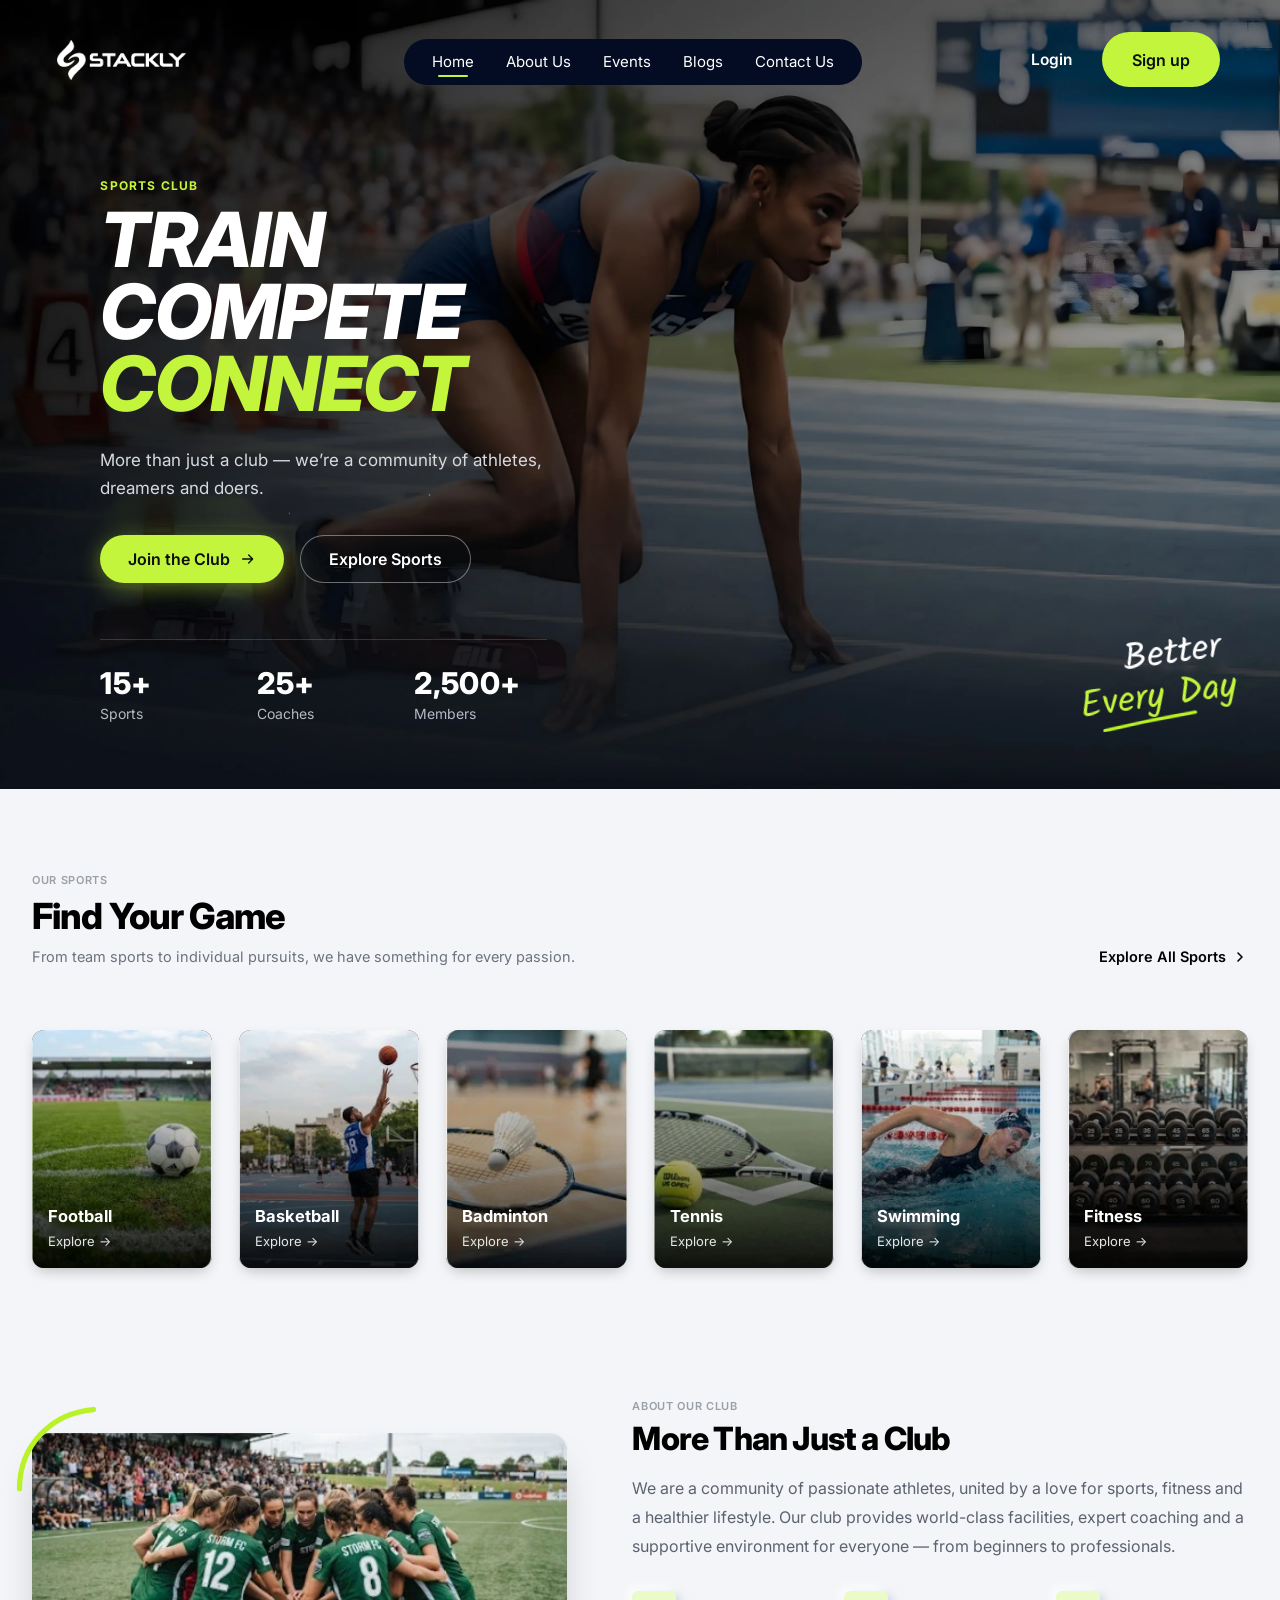
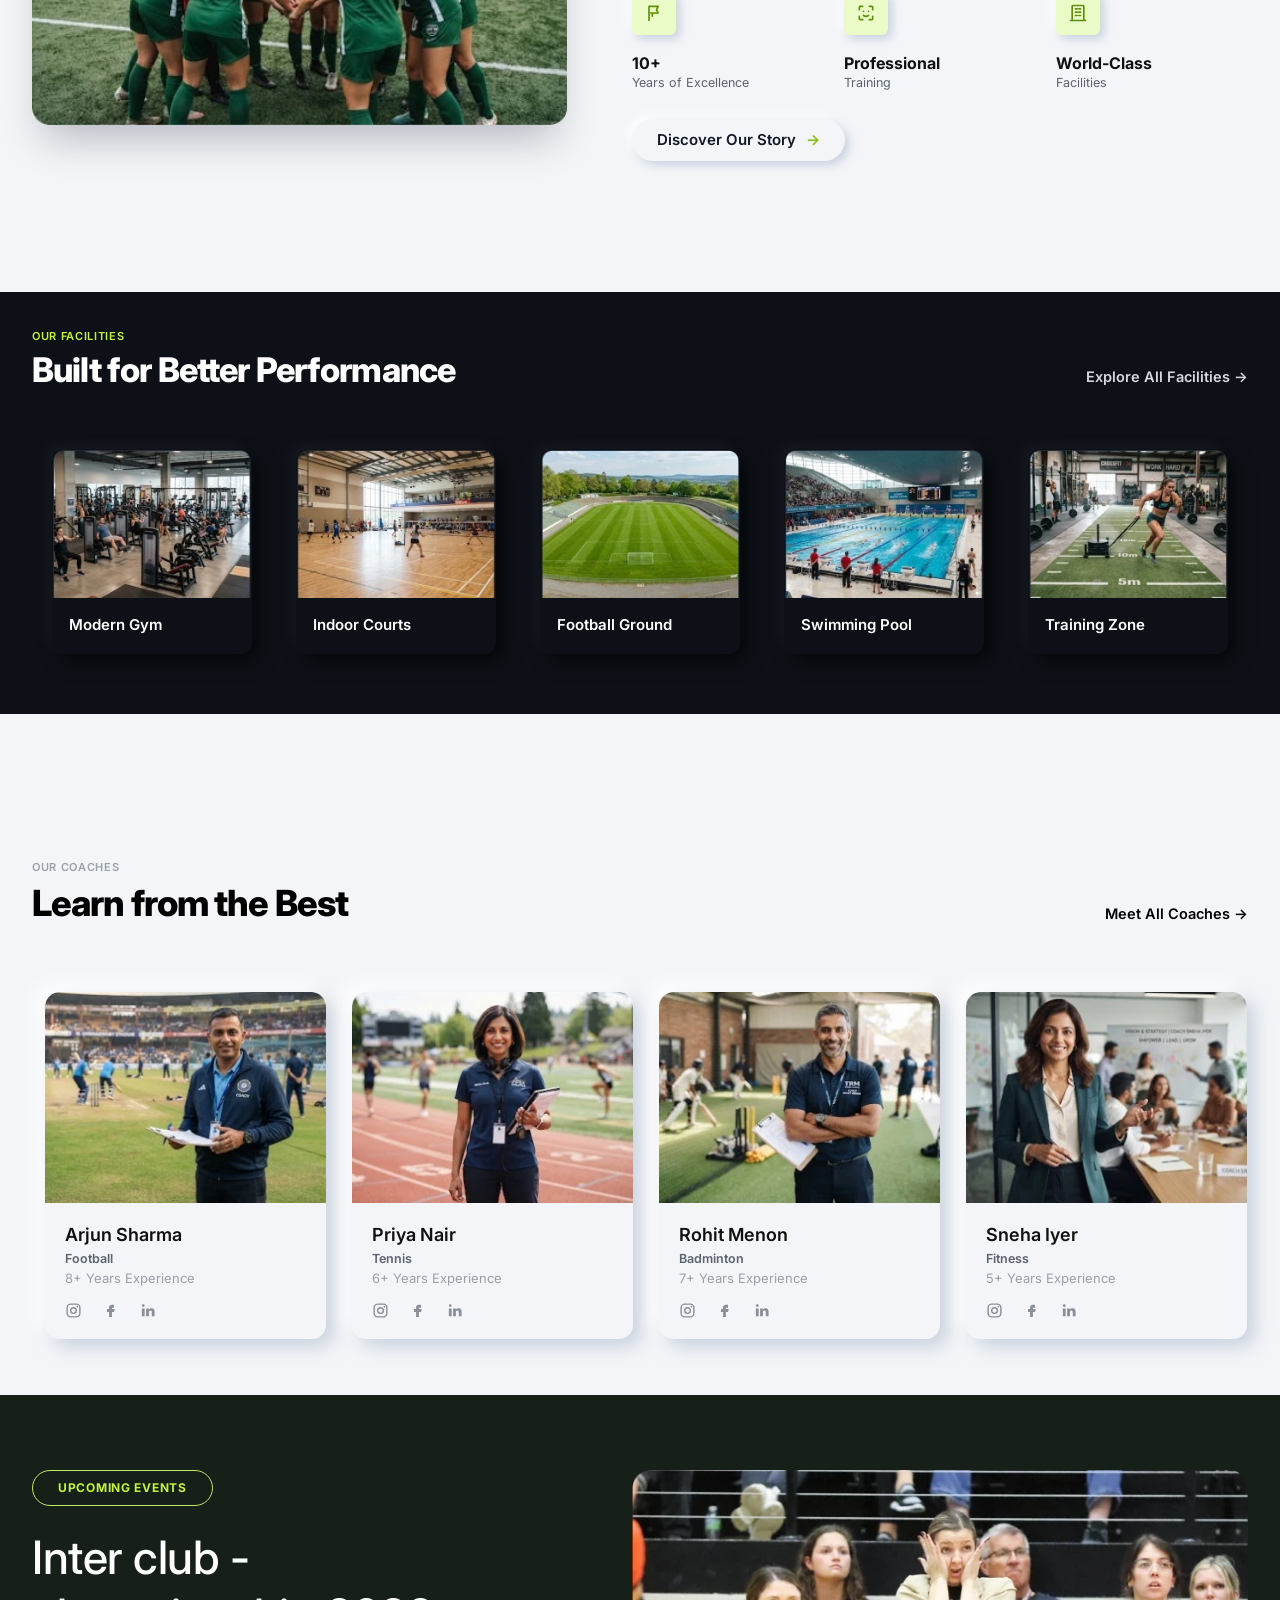
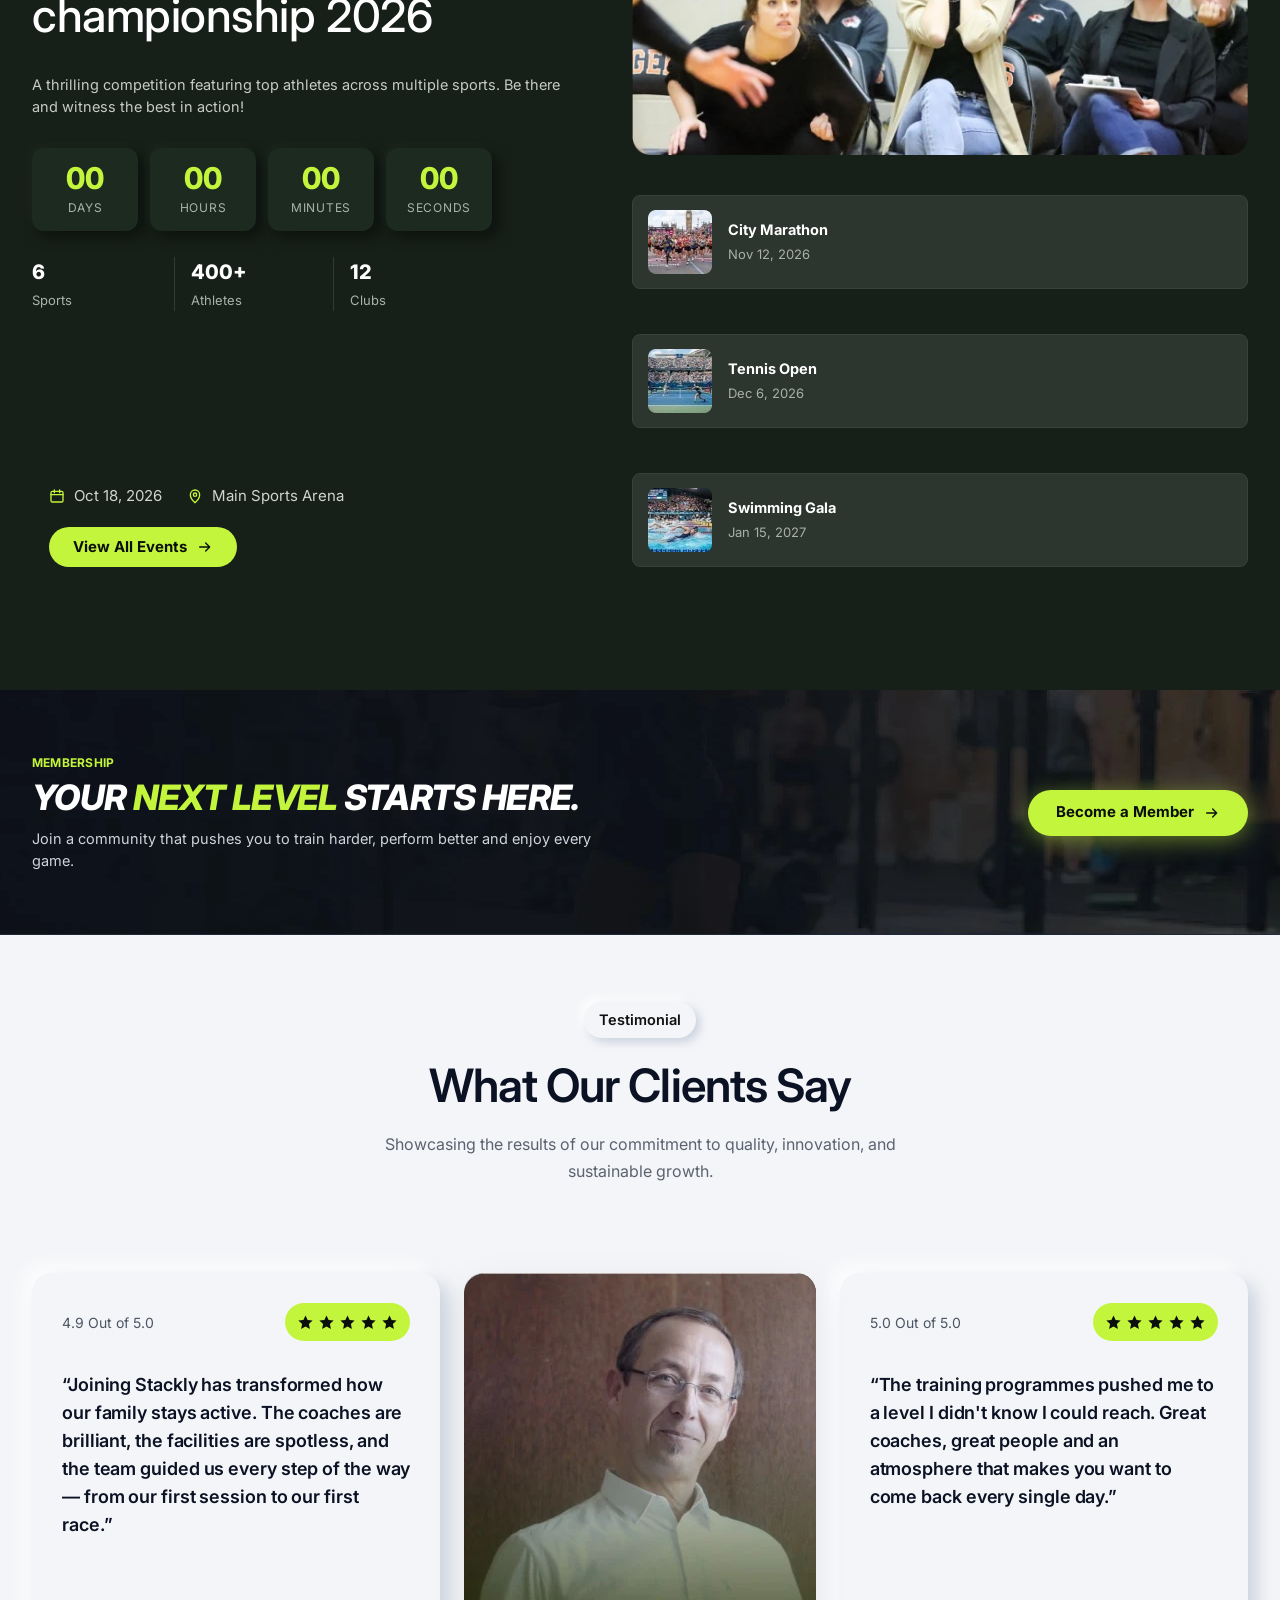
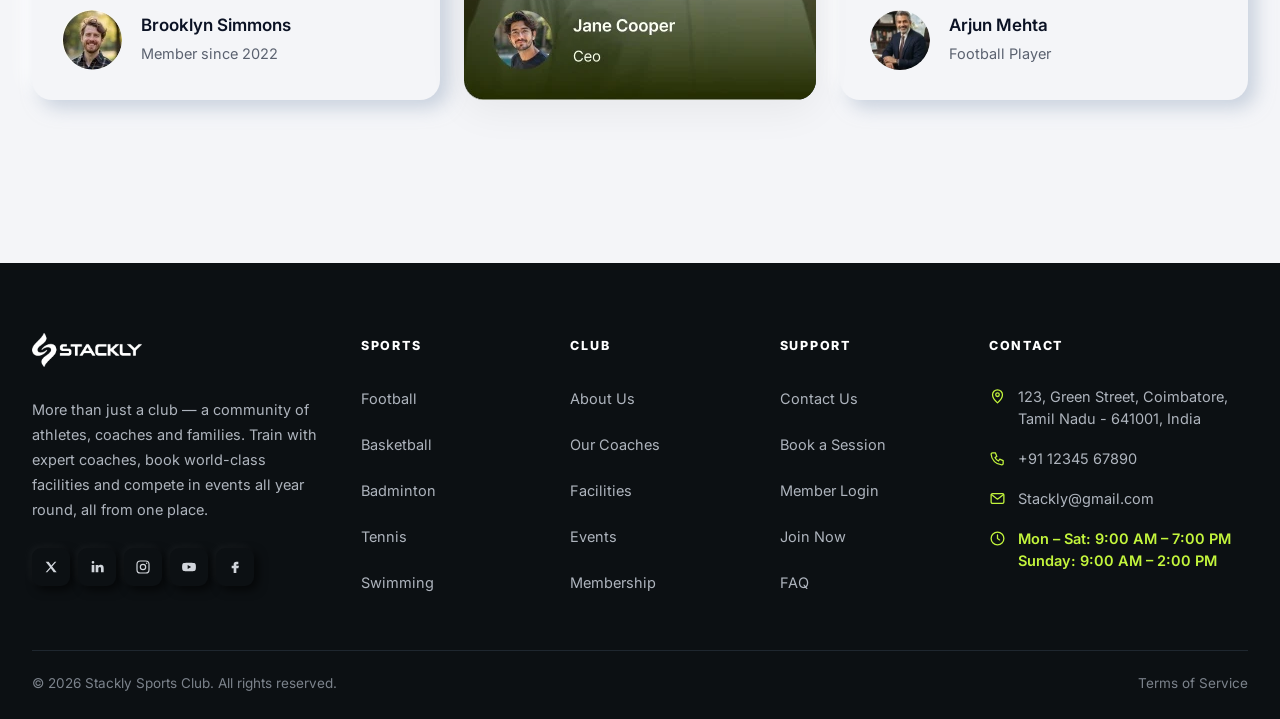
==== commit 64ab5782: "CHANGES" ====
--- a/index.html
+++ b/index.html
@@ -37,27 +37,29 @@
     <symbol id="i-star" viewBox="0 0 24 24"><path d="m12 2 3 6.5 7 .8-5.2 4.8 1.4 7L12 17.6 5.8 21.1l1.4-7L2 9.3l7-.8z" fill="currentColor"/></symbol>
   </svg>
 
+  <!-- ============ HEADER (fixed, outside the hero so it always stays on top) ============ -->
+  <nav class="nav">
+    <a href="index.html" class="nav-logo"><img src="images/logo.webp" alt="Stackly" /></a>
+    <ul class="nav-links" id="navLinks">
+      <li><a href="index.html" class="active">Home</a></li>
+      <li><a href="about.html">About Us</a></li>
+      <li><a href="events.html">Events</a></li>
+      <li><a href="blog.html">Blogs</a></li>
+      <li><a href="contact.html">Contact Us</a></li>
+      <li class="nav-auth">
+        <a href="login.html" class="nav-auth-login">Login</a>
+        <a href="signup.html" class="nav-auth-signup">Sign up</a>
+      </li>
+    </ul>
+    <div class="nav-actions">
+      <a href="login.html" class="nav-login">Login</a>
+      <a href="signup.html" class="btn btn-lime nav-signup">Sign up</a>
+      <button class="burger" id="burger" aria-label="Open menu"><span></span><span></span><span></span></button>
+    </div>
+  </nav>
+
   <!-- ============ HERO ============ -->
   <header class="hero" id="home">
-    <nav class="nav">
-      <a href="index.html" class="nav-logo"><img src="images/logo.webp" alt="Stackly" /></a>
-      <ul class="nav-links" id="navLinks">
-        <li><a href="index.html" class="active">Home</a></li>
-        <li><a href="about.html">About Us</a></li>
-        <li><a href="events.html">Events</a></li>
-        <li><a href="blog.html">Blogs</a></li>
-        <li><a href="contact.html">Contact Us</a></li>
-        <li class="nav-auth">
-          <a href="login.html" class="nav-auth-login">Login</a>
-          <a href="signup.html" class="nav-auth-signup">Sign up</a>
-        </li>
-      </ul>
-      <div class="nav-actions">
-        <a href="login.html" class="nav-login">Login</a>
-        <a href="signup.html" class="btn btn-lime nav-signup">Sign up</a>
-        <button class="burger" id="burger" aria-label="Open menu"><span></span><span></span><span></span></button>
-      </div>
-    </nav>
 
     <div class="hero-content">
       <span class="hero-eyebrow">SPORTS CLUB</span>
@@ -190,6 +192,17 @@
         <span class="pill-tag">UPCOMING EVENTS</span>
         <h2 id="evTitle">Inter club -<br />championship 2026</h2>
         <p id="evDesc">A thrilling competition featuring top athletes across multiple sports. Be there and witness the best in action!</p>
+        <div class="ev-countdown" id="evCountdown" data-date="Oct 18, 2026" aria-label="Time left until the event">
+          <div><strong data-cd="d">00</strong><span>Days</span></div>
+          <div><strong data-cd="h">00</strong><span>Hours</span></div>
+          <div><strong data-cd="m">00</strong><span>Minutes</span></div>
+          <div><strong data-cd="s">00</strong><span>Seconds</span></div>
+        </div>
+        <ul class="ev-highlights" id="evHighlights">
+          <li><b>6</b><span>Sports</span></li>
+          <li><b>400+</b><span>Athletes</span></li>
+          <li><b>12</b><span>Clubs</span></li>
+        </ul>
         <div class="events-bottom">
           <div class="ev-meta">
             <span><svg class="ico"><use href="#i-cal"/></svg> <em id="evDate">Oct 18, 2026</em></span>
@@ -201,13 +214,13 @@
       <div class="events-right">
         <div class="ev-feature"><img id="evImg" src="images/event-championship.webp" alt="Championship spectators" /></div>
         <div class="ev-list">
-          <button class="ev-item" data-title="City<br />Marathon 2026" data-desc="Run through the heart of the city with thousands of runners. All levels welcome — from 5K to the full marathon." data-date="Nov 12, 2026" data-place="City Centre" data-img="images/event-marathon.webp">
+          <button class="ev-item" data-title="City<br />Marathon 2026" data-desc="Run through the heart of the city with thousands of runners. All levels welcome — from 5K to the full marathon." data-date="Nov 12, 2026" data-hl="5K · 10K · 21K|Distances;3,000+|Runners;All|Levels" data-place="City Centre" data-img="images/event-marathon.webp">
             <img src="images/event-marathon.webp" alt="" /><div><strong>City Marathon</strong><small>Nov 12, 2026</small></div>
           </button>
-          <button class="ev-item" data-title="Tennis<br />Open 2026" data-desc="Our annual open tournament bringing together the club’s finest singles and doubles players." data-date="Dec 6, 2026" data-place="Indoor Courts" data-img="images/event-tennis.webp">
+          <button class="ev-item" data-title="Tennis<br />Open 2026" data-desc="Our annual open tournament bringing together the club’s finest singles and doubles players." data-date="Dec 6, 2026" data-hl="64|Players;Singles|&amp; Doubles;3|Days" data-place="Indoor Courts" data-img="images/event-tennis.webp">
             <img src="images/event-tennis.webp" alt="" /><div><strong>Tennis Open</strong><small>Dec 6, 2026</small></div>
           </button>
-          <button class="ev-item" data-title="Swimming<br />Gala 2027" data-desc="Sprint, relay and medley races for juniors and seniors in our Olympic-size pool." data-date="Jan 15, 2027" data-place="Aquatic Centre" data-img="images/event-swimming.webp">
+          <button class="ev-item" data-title="Swimming<br />Gala 2027" data-desc="Sprint, relay and medley races for juniors and seniors in our Olympic-size pool." data-date="Jan 15, 2027" data-hl="20|Races;150+|Swimmers;50 m|Pool" data-place="Aquatic Centre" data-img="images/event-swimming.webp">
             <img src="images/event-swimming.webp" alt="" /><div><strong>Swimming Gala</strong><small>Jan 15, 2027</small></div>
           </button>
         </div>
--- a/style.css
+++ b/style.css
@@ -498,3 +498,29 @@
   .nav-links .nav-auth-signup { background: var(--lime); color: #0b0f0c; }
   .nav-links .nav-auth-signup:hover { background: var(--lime-hover); color: #0b0f0c; }
 }
+
+/* ---------- Home upcoming events: countdown + highlights (fills the left column) ---------- */
+.ev-countdown { display: grid; grid-template-columns: repeat(4, minmax(0, 1fr)); gap: 12px; max-width: 460px; margin-top: 30px; }
+.ev-countdown div {
+  display: flex; flex-direction: column; align-items: center; padding: 14px 6px; border-radius: 12px;
+  background: #1c2a20; box-shadow: 6px 6px 14px rgba(0, 0, 0, .45), -4px -4px 12px rgba(255, 255, 255, .03);
+}
+.ev-countdown strong { font-size: 30px; font-weight: 800; color: var(--lime); line-height: 1.1; font-variant-numeric: tabular-nums; }
+.ev-countdown span { font-size: 12px; color: #a9b3ab; margin-top: 4px; text-transform: uppercase; letter-spacing: .06em; }
+.ev-highlights { list-style: none; display: flex; gap: 0; margin-top: 26px; max-width: 460px; }
+.ev-highlights li { flex: 1; padding: 0 16px; border-left: 1px solid rgba(255, 255, 255, .12); }
+.ev-highlights li:first-child { padding-left: 0; border-left: 0; }
+.ev-highlights b { display: block; font-size: 20px; font-weight: 800; color: #fff; }
+.ev-highlights span { font-size: 13px; color: #a9b3ab; }
+@media (max-width: 480px) {
+  .ev-countdown { gap: 8px; }
+  .ev-countdown strong { font-size: 22px; }
+  .ev-countdown span { font-size: 10.5px; }
+  .ev-highlights li { padding: 0 10px; }
+  .ev-highlights b { font-size: 16px; }
+}
+
+/* Header lives outside the hero now; keep it above every section, card and image */
+.nav { z-index: 1000; }
+.scroll-progress { z-index: 1001; }
+.nav { color: #fff; }
--- a/animations.css
+++ b/animations.css
@@ -69,7 +69,7 @@
 
 /* ---------- Scroll progress bar ---------- */
 .scroll-progress {
-  position: fixed; top: 0; left: 0; right: 0; height: 3px; z-index: 150; pointer-events: none;
+  position: fixed; top: 0; left: 0; right: 0; height: 3px; z-index: 1001; pointer-events: none;
   background: var(--lime); box-shadow: 0 0 10px rgba(195, 245, 60, .6);
   transform: scaleX(0); transform-origin: left center;
 }
